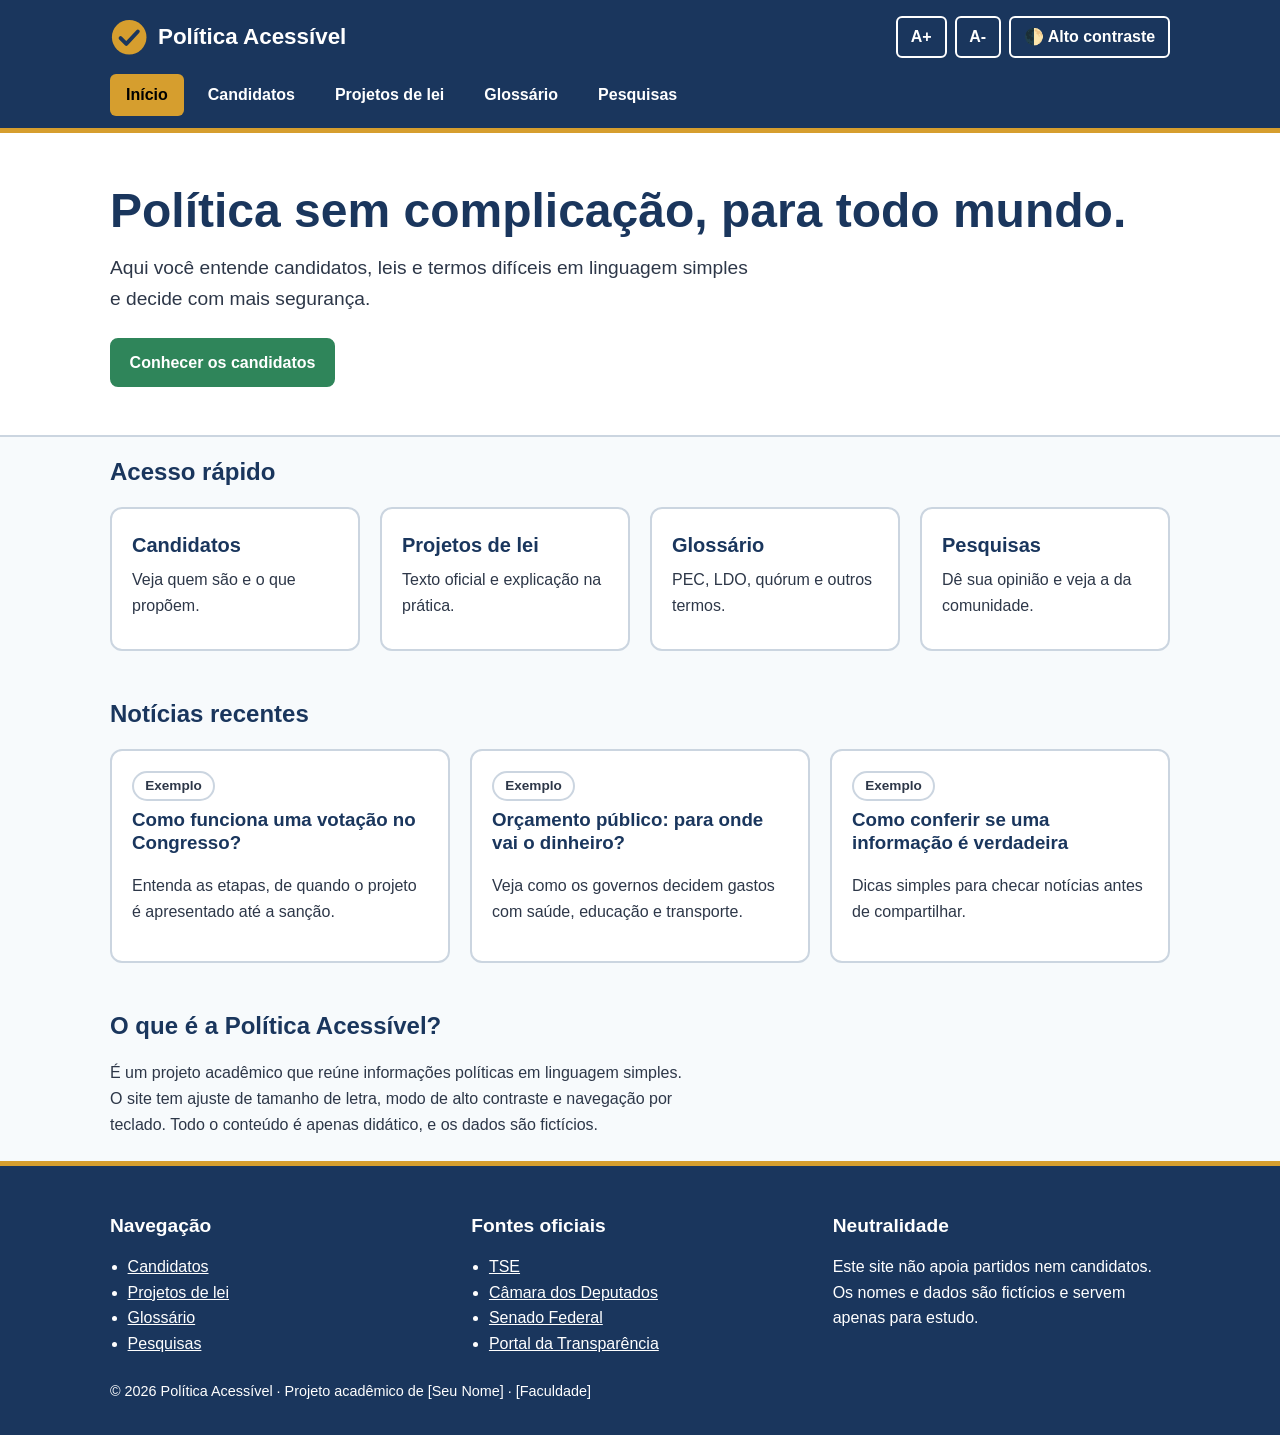
==== html/index.html @ 6edd08f7 "estrutura geral" ====
<!DOCTYPE html>
<html lang="pt-BR">

<head>
    <meta charset="UTF-8">
    <meta name="viewport" content="width=device-width, initial-scale=1">
    <title>Início – Política Acessível</title>
    <meta name="description" content="Política brasileira explicada com linguagem simples e acessibilidade.">
    <link rel="stylesheet" href="../css/style.css">
</head>

<body>
    <a class="pular" href="#conteudo">Ir para o conteúdo</a>

    <!-- ===== CABEÇALHO (igual em todas as páginas) ===== -->
    <header class="cabecalho">
        <div class="container cabecalho-topo">
            <a class="logo" href="../index.html">
                <!-- Ícone SVG simples: círculo com um "visto". aria-hidden = leitor de tela ignora -->
                <svg viewBox="0 0 40 40" aria-hidden="true">
                    <circle cx="20" cy="20" r="18" fill="#D69E2E" />
                    <path d="M11 21l6 6 12-13" fill="none" stroke="#1A365D" stroke-width="4" stroke-linecap="round"
                        stroke-linejoin="round" />
                </svg>
                <span>Política Acessível</span>
            </a>
            <!-- Widget de acessibilidade (controlado pelo script.js) -->
            <div class="acessibilidade" role="group" aria-label="Ferramentas de acessibilidade">
                <button type="button" id="aumentar-fonte" aria-label="Aumentar tamanho do texto">A+</button>
                <button type="button" id="diminuir-fonte" aria-label="Diminuir tamanho do texto">A-</button>
                <button type="button" id="alto-contraste" aria-pressed="false">🌓 Alto contraste</button>
            </div>
        </div>
        <nav class="menu" aria-label="Menu principal">
            <ul>
                <!-- aria-current="page" marca a página onde a pessoa está -->
                <li><a href="index.html" aria-current="page">Início</a></li>
                <li><a href="candidatos.html">Candidatos</a></li>
                <li><a href="projetos-de-lei.html">Projetos de lei</a></li>
                <li><a href="glossario.html">Glossário</a></li>
                <li><a href="pesquisas.html">Pesquisas</a></li>
            </ul>
        </nav>
    </header>

    <!-- ===== HERO ===== -->
    <section class="hero">
        <div class="container">
            <h1>Política sem complicação, para todo mundo.</h1>
            <p>Aqui você entende candidatos, leis e termos difíceis em linguagem simples e decide com mais segurança.
            </p>
            <a class="botao" href="candidatos.html">Conhecer os candidatos</a>
        </div>
    </section>

    <main id="conteudo" class="container">

        <!-- ===== ACESSO RÁPIDO: 4 cards-link ===== -->
        <section aria-labelledby="t-acesso">
            <h2 id="t-acesso">Acesso rápido</h2>
            <div class="grade">
                <a class="card card-acesso" href="candidatos.html">
                    <strong>Candidatos</strong> Veja quem são e o que propõem.
                </a>
                <a class="card card-acesso" href="projetos-de-lei.html">
                    <strong>Projetos de lei</strong> Texto oficial e explicação na prática.
                </a>
                <a class="card card-acesso" href="glossario.html">
                    <strong>Glossário</strong> PEC, LDO, quórum e outros termos.
                </a>
                <a class="card card-acesso" href="pesquisas.html">
                    <strong>Pesquisas</strong> Dê sua opinião e veja a da comunidade.
                </a>
            </div>
        </section>

        <!-- ===== NOTÍCIAS (exemplos fictícios) ===== -->
        <section class="secao" aria-labelledby="t-noticias">
            <h2 id="t-noticias">Notícias recentes</h2>
            <div class="grade">
                <article class="card">
                    <span class="tag">Exemplo</span>
                    <h3>Como funciona uma votação no Congresso?</h3>
                    <p>Entenda as etapas, de quando o projeto é apresentado até a sanção.</p>
                </article>
                <article class="card">
                    <span class="tag">Exemplo</span>
                    <h3>Orçamento público: para onde vai o dinheiro?</h3>
                    <p>Veja como os governos decidem gastos com saúde, educação e transporte.</p>
                </article>
                <article class="card">
                    <span class="tag">Exemplo</span>
                    <h3>Como conferir se uma informação é verdadeira</h3>
                    <p>Dicas simples para checar notícias antes de compartilhar.</p>
                </article>
            </div>
        </section>

        <!-- ===== RESUMO DA PLATAFORMA ===== -->
        <section class="secao" aria-labelledby="t-resumo">
            <h2 id="t-resumo">O que é a Política Acessível?</h2>
            <p class="intro">
                É um projeto acadêmico que reúne informações políticas em linguagem simples.
                O site tem ajuste de tamanho de letra, modo de alto contraste e navegação por teclado.
                Todo o conteúdo é apenas didático, e os dados são fictícios.
            </p>
        </section>
    </main>

    <!-- ===== RODAPÉ (igual em todas as páginas) ===== -->
    <footer class="rodape">
        <div class="container">
            <div class="rodape-grade">
                <div>
                    <h2>Navegação</h2>
                    <ul>
                        <li><a href="candidatos.html">Candidatos</a></li>
                        <li><a href="projetos-de-lei.html">Projetos de lei</a></li>
                        <li><a href="glossario.html">Glossário</a></li>
                        <li><a href="pesquisas.html">Pesquisas</a></li>
                    </ul>
                </div>
                <div>
                    <h2>Fontes oficiais</h2>
                    <ul>
                        <li><a href="https://www.tse.jus.br" target="_blank" rel="noopener">TSE</a></li>
                        <li><a href="https://www.camara.leg.br" target="_blank" rel="noopener">Câmara dos Deputados</a>
                        </li>
                        <li><a href="https://www.senado.leg.br" target="_blank" rel="noopener">Senado Federal</a></li>
                        <li><a href="https://portaldatransparencia.gov.br" target="_blank" rel="noopener">Portal da
                                Transparência</a></li>
                    </ul>
                </div>
                <div>
                    <h2>Neutralidade</h2>
                    <p>Este site não apoia partidos nem candidatos. Os nomes e dados são fictícios e servem apenas para
                        estudo.</p>
                </div>
            </div>
            <p class="direitos">© 2026 Política Acessível · Projeto acadêmico de [Seu Nome] · [Faculdade]</p>
        </div>
    </footer>

    <script src="script.js"></script>
</body>

</html>
---- css/style.css ----
/* =========================================================
   1. VARIÁVEIS (design system)
   Use var(--nome) em qualquer lugar. Mudou aqui, mudou no site todo.
   ========================================================= */
:root {
  --cor-primaria: #1A365D;    /* azul institucional */
  --cor-secundaria: #2F855A;  /* verde cívico */
  --cor-destaque: #D69E2E;    /* amarelo suave */
  --cor-fundo: #F7FAFC;
  --cor-texto: #2D3748;
  --fonte-principal: 'Inter', 'Roboto', sans-serif;

  /* Variáveis extras, para o alto contraste conseguir trocar as cores */
  --cor-card: #FFFFFF;
  --cor-borda: #CBD5E0;
  --cor-titulo: #1A365D;
  --cor-link: #1A365D;
  --cor-barra-topo: #1A365D;  /* fundo do cabeçalho e do rodapé */
  --cor-sobre-barra: #FFFFFF; /* texto sobre o cabeçalho/rodapé */
  --cor-botao: #2F855A;       /* fundo dos botões principais */
  --cor-sobre-botao: #FFFFFF; /* texto dos botões principais */
}

/* =========================================================
   2. ALTO CONTRASTE
   Quando o JS coloca a classe "alto-contraste" no <body>,
   as variáveis abaixo substituem as de cima.
   ========================================================= */
.alto-contraste {
  --cor-fundo: #000000;
  --cor-texto: #FFFFFF;
  --cor-card: #000000;
  --cor-borda: #FFFFFF;
  --cor-titulo: #FFEB3B;
  --cor-link: #FFEB3B;
  --cor-barra-topo: #000000;
  --cor-sobre-barra: #FFFFFF;
  --cor-botao: #FFEB3B;
  --cor-sobre-botao: #000000;
  --cor-destaque: #FFEB3B;
}

/* =========================================================
   3. RESET E BASE
   rem = relativo ao tamanho da fonte do <html>.
   Por isso os botões A+ e A- conseguem aumentar o site todo.
   ========================================================= */
* { box-sizing: border-box; }

body {
  margin: 0;
  font-family: var(--fonte-principal);
  font-size: 1rem;
  line-height: 1.6;
  color: var(--cor-texto);
  background: var(--cor-fundo);
}

h1, h2, h3 { color: var(--cor-titulo); line-height: 1.25; }
a { color: var(--cor-link); }
img, svg { max-width: 100%; }

/* Centraliza e limita a largura do conteúdo */
.container { max-width: 1100px; margin: 0 auto; padding: 0 1.25rem; }
main { padding: 2rem 0 3rem; }

/* =========================================================
   4. ACESSIBILIDADE
   ========================================================= */
/* Foco visível para quem usa o teclado (tecla Tab) */
:focus-visible { outline: 3px solid var(--cor-destaque); outline-offset: 3px; }

/* "Ir para o conteúdo": escondido até receber foco */
.pular {
  position: absolute; left: 1rem; top: -4rem; z-index: 10;
  background: #FFFFFF; color: #000000; padding: 0.6rem 1rem; border-radius: 6px;
}
.pular:focus { top: 1rem; }

/* Texto só para leitores de tela */
.so-leitor {
  position: absolute; width: 1px; height: 1px; overflow: hidden;
  clip: rect(0 0 0 0); white-space: nowrap;
}

/* Respeita quem prefere menos animação */
@media (prefers-reduced-motion: reduce) {
  * { transition: none !important; }
}

/* =========================================================
   5. CABEÇALHO, MENU E WIDGET DE ACESSIBILIDADE
   ========================================================= */
.cabecalho {
  background: var(--cor-barra-topo);
  color: var(--cor-sobre-barra);
  border-bottom: 5px solid var(--cor-destaque);
}
.cabecalho-topo {
  display: flex; flex-wrap: wrap;             /* quebra linha no celular */
  justify-content: space-between; align-items: center;
  gap: 1rem; padding-top: 1rem; padding-bottom: 1rem;
}
.logo {
  display: flex; align-items: center; gap: 0.6rem;
  color: var(--cor-sobre-barra); text-decoration: none;
  font-size: 1.4rem; font-weight: 700;
}
.logo svg { width: 2.4rem; height: 2.4rem; }

.acessibilidade { display: flex; gap: 0.5rem; }
.acessibilidade button {
  font: inherit; font-weight: 600; cursor: pointer;
  padding: 0.4rem 0.8rem; border-radius: 6px;
  border: 2px solid var(--cor-sobre-barra);
  background: transparent; color: var(--cor-sobre-barra);
}
.acessibilidade button:hover,
.acessibilidade button[aria-pressed="true"] {
  background: var(--cor-sobre-barra); color: var(--cor-barra-topo);
}

.menu ul {
  list-style: none; margin: 0; padding: 0 1.25rem 0.75rem;
  max-width: 1100px; margin-inline: auto;
  display: flex; flex-wrap: wrap; gap: 0.5rem;
}
.menu a {
  display: block; padding: 0.5rem 1rem; border-radius: 6px;
  color: var(--cor-sobre-barra); text-decoration: none; font-weight: 600;
}
.menu a:hover { background: rgba(255, 255, 255, 0.18); }
/* Página atual (marcada com aria-current="page" no HTML) */
.menu a[aria-current="page"] { background: var(--cor-destaque); color: #000000; }

/* =========================================================
   6. COMPONENTES REUTILIZÁVEIS
   ========================================================= */
/* GRID: colunas automáticas, mínimo de 250px cada */
.grade { display: grid; grid-template-columns: repeat(auto-fit, minmax(250px, 1fr)); gap: 1.25rem; }

.card {
  background: var(--cor-card); border: 2px solid var(--cor-borda);
  border-radius: 12px; padding: 1.25rem;
}
.card h3 { margin-top: 0; }

.botao {
  font: inherit; font-weight: 600; cursor: pointer; text-decoration: none;
  display: inline-block; padding: 0.6rem 1.1rem; border-radius: 8px;
  border: 2px solid var(--cor-botao);
  background: var(--cor-botao); color: var(--cor-sobre-botao);
}
.botao:hover { opacity: 0.88; }
/* Botão "ativo" (ex.: Apoio já escolhido) */
.botao[aria-pressed="true"] { outline: 3px solid var(--cor-destaque); outline-offset: 2px; }
.botao-claro { background: transparent; color: var(--cor-link); border-color: var(--cor-link); }

.tag {
  display: inline-block; padding: 0.15rem 0.7rem; margin: 0 0.3rem 0.4rem 0;
  border-radius: 999px; font-size: 0.85rem; font-weight: 600;
  border: 2px solid var(--cor-borda);
}

.intro { max-width: 65ch; margin-bottom: 1.5rem; }

/* =========================================================
   7. PÁGINA INICIAL
   ========================================================= */
.hero { background: var(--cor-card); border-bottom: 2px solid var(--cor-borda); padding: 3rem 0; }
.hero h1 { font-size: clamp(1.8rem, 5vw, 3rem); margin: 0 0 0.75rem; }
.hero p { max-width: 60ch; font-size: 1.2rem; margin: 0 0 1.5rem; }

/* Card inteiro clicável (é um link <a>) */
.card-acesso { display: block; text-decoration: none; color: var(--cor-texto); min-height: 9rem; }
.card-acesso:hover { border-color: var(--cor-destaque); }
.card-acesso strong { display: block; font-size: 1.25rem; color: var(--cor-titulo); margin-bottom: 0.4rem; }
.secao { margin-top: 3rem; }

/* =========================================================
   8. CANDIDATOS
   ========================================================= */
.filtros { display: flex; flex-wrap: wrap; gap: 1rem; margin-bottom: 1.5rem; }
.filtros label { display: block; font-weight: 600; margin-bottom: 0.25rem; }
select, input[type="search"] {
  font: inherit; padding: 0.5rem; border: 2px solid var(--cor-borda);
  border-radius: 8px; background: var(--cor-card); color: var(--cor-texto);
}
input[type="search"] { width: 100%; max-width: 28rem; }

.foto {
  width: 4.5rem; height: 4.5rem; border-radius: 50%; margin-bottom: 0.75rem;
  display: flex; align-items: center; justify-content: center;
  background: var(--cor-primaria); color: #FFFFFF; font-weight: 700; font-size: 1.3rem;
}
.alto-contraste .foto { background: #FFFFFF; color: #000000; }

.acordeao-botao {
  width: 100%; text-align: left; font: inherit; font-weight: 600; cursor: pointer;
  padding: 0.6rem 0.8rem; margin-top: 0.5rem; border-radius: 8px;
  border: 2px solid var(--cor-borda); background: transparent; color: var(--cor-texto);
}
.acordeao-botao[aria-expanded="true"] { border-color: var(--cor-destaque); }
.acordeao-painel { padding: 0.5rem 0.5rem 0 1rem; }

/* =========================================================
   9. PROJETOS DE LEI (abas)
   ========================================================= */
.abas { display: flex; gap: 0.5rem; margin: 1rem 0; }
.aba-btn {
  font: inherit; font-weight: 600; cursor: pointer; padding: 0.5rem 1rem;
  border-radius: 8px; border: 2px solid var(--cor-borda);
  background: transparent; color: var(--cor-texto);
}
.aba-btn[aria-selected="true"] { background: var(--cor-botao); color: var(--cor-sobre-botao); border-color: var(--cor-botao); }
.aba-painel { padding: 1rem; border-left: 5px solid var(--cor-destaque); margin-bottom: 1rem; }
.botoes-voto { display: flex; flex-wrap: wrap; gap: 0.75rem; align-items: center; }

/* =========================================================
   10. GLOSSÁRIO
   ========================================================= */
.termo { padding: 1rem 0; border-bottom: 1px solid var(--cor-borda); }
.termo dt { font-weight: 700; font-size: 1.15rem; color: var(--cor-titulo); }
.termo dd { margin: 0.25rem 0 0; max-width: 70ch; }

/* =========================================================
   11. PESQUISAS (formulário e barras)
   ========================================================= */
fieldset { border: none; padding: 0; margin: 0 0 1rem; }
legend { font-weight: 700; font-size: 1.15rem; margin-bottom: 0.5rem; }
.opcao { display: flex; align-items: center; gap: 0.6rem; padding: 0.4rem 0; }
.opcao input { width: 1.3rem; height: 1.3rem; accent-color: var(--cor-botao); }
.msg-erro { color: #C53030; font-weight: 600; min-height: 1.5rem; }
.alto-contraste .msg-erro { color: #FF8A80; }

.linha-voto { display: grid; grid-template-columns: 7rem 1fr 3rem; gap: 0.5rem; align-items: center; margin: 0.5rem 0; }
.barra { height: 1.1rem; background: var(--cor-borda); border-radius: 999px; overflow: hidden; }
.alto-contraste .barra { background: #333333; }
.barra-cheia { height: 100%; width: 0; background: var(--cor-botao); transition: width 0.5s; }

/* =========================================================
   12. RODAPÉ
   ========================================================= */
.rodape { background: var(--cor-barra-topo); color: var(--cor-sobre-barra); padding: 2rem 0; border-top: 5px solid var(--cor-destaque); }
.rodape a { color: var(--cor-sobre-barra); }
.rodape h2 { color: var(--cor-sobre-barra); font-size: 1.2rem; }
.rodape-grade { display: grid; grid-template-columns: repeat(auto-fit, minmax(240px, 1fr)); gap: 1.5rem; }
.rodape ul { padding-left: 1.1rem; margin: 0; }
.direitos { margin: 1.5rem 0 0; font-size: 0.9rem; }

/* Celulares pequenos: barras de votação mais compactas */
@media (max-width: 480px) {
  .linha-voto { grid-template-columns: 5rem 1fr 2.8rem; }
}
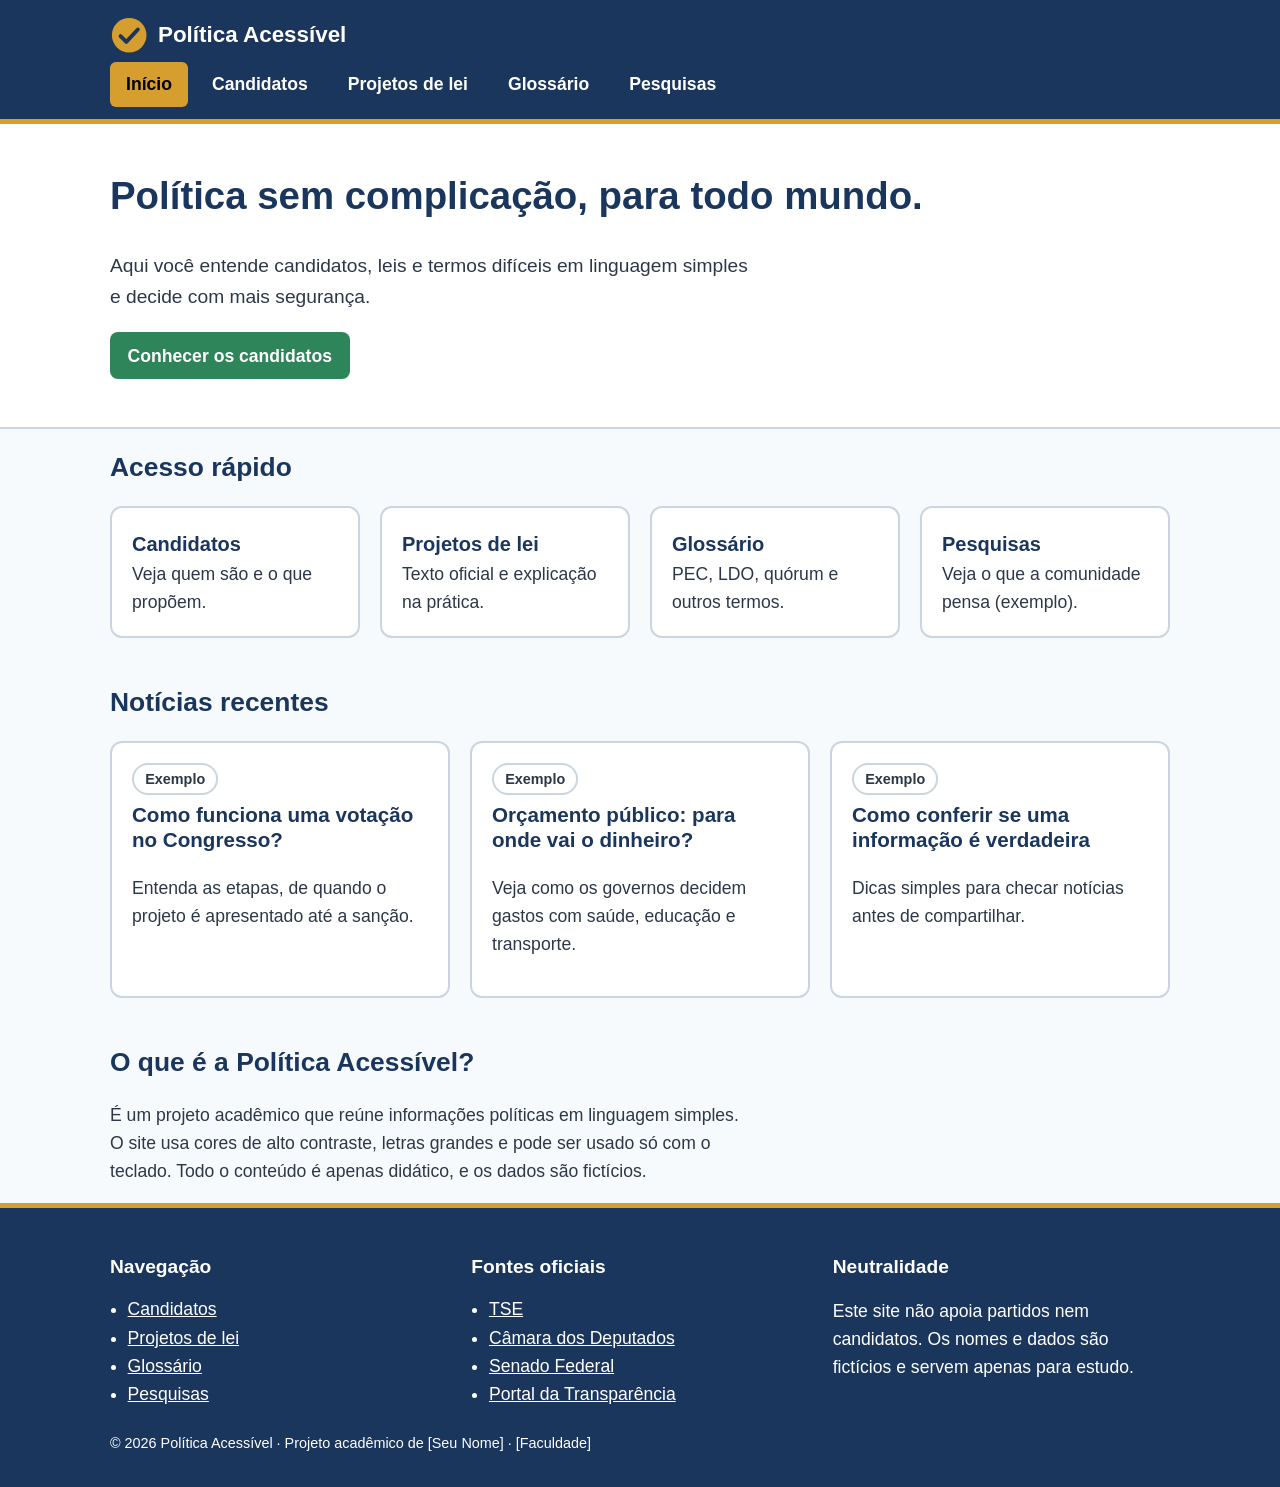
==== commit d6e38b7e: "ajuste css" ====
--- a/html/index.html
+++ b/html/index.html
@@ -15,7 +15,7 @@
     <!-- ===== CABEÇALHO (igual em todas as páginas) ===== -->
     <header class="cabecalho">
         <div class="container cabecalho-topo">
-            <a class="logo" href="../index.html">
+            <a class="logo" href="index.html">
                 <!-- Ícone SVG simples: círculo com um "visto". aria-hidden = leitor de tela ignora -->
                 <svg viewBox="0 0 40 40" aria-hidden="true">
                     <circle cx="20" cy="20" r="18" fill="#D69E2E" />
@@ -24,12 +24,7 @@
                 </svg>
                 <span>Política Acessível</span>
             </a>
-            <!-- Widget de acessibilidade (controlado pelo script.js) -->
-            <div class="acessibilidade" role="group" aria-label="Ferramentas de acessibilidade">
-                <button type="button" id="aumentar-fonte" aria-label="Aumentar tamanho do texto">A+</button>
-                <button type="button" id="diminuir-fonte" aria-label="Diminuir tamanho do texto">A-</button>
-                <button type="button" id="alto-contraste" aria-pressed="false">🌓 Alto contraste</button>
-            </div>
+
         </div>
         <nav class="menu" aria-label="Menu principal">
             <ul>
@@ -69,7 +64,7 @@
                     <strong>Glossário</strong> PEC, LDO, quórum e outros termos.
                 </a>
                 <a class="card card-acesso" href="pesquisas.html">
-                    <strong>Pesquisas</strong> Dê sua opinião e veja a da comunidade.
+                    <strong>Pesquisas</strong> Veja o que a comunidade pensa (exemplo).
                 </a>
             </div>
         </section>
@@ -101,7 +96,7 @@
             <h2 id="t-resumo">O que é a Política Acessível?</h2>
             <p class="intro">
                 É um projeto acadêmico que reúne informações políticas em linguagem simples.
-                O site tem ajuste de tamanho de letra, modo de alto contraste e navegação por teclado.
+                O site usa cores de alto contraste, letras grandes e pode ser usado só com o teclado.
                 Todo o conteúdo é apenas didático, e os dados são fictícios.
             </p>
         </section>
@@ -141,7 +136,6 @@
         </div>
     </footer>
 
-    <script src="script.js"></script>
 </body>
 
 </html>
--- a/css/style.css
+++ b/css/style.css
@@ -1,254 +1,373 @@
 /* =========================================================
-   1. VARIÁVEIS (design system)
-   Use var(--nome) em qualquer lugar. Mudou aqui, mudou no site todo.
+   1. VARIÁVEIS DE COR
+   Guardamos as cores com um nome. Para mudar uma cor do site
+   todo, basta mudar aqui. Para usar: var(--azul)
    ========================================================= */
 :root {
-  --cor-primaria: #1A365D;    /* azul institucional */
-  --cor-secundaria: #2F855A;  /* verde cívico */
-  --cor-destaque: #D69E2E;    /* amarelo suave */
-  --cor-fundo: #F7FAFC;
-  --cor-texto: #2D3748;
-  --fonte-principal: 'Inter', 'Roboto', sans-serif;
-
-  /* Variáveis extras, para o alto contraste conseguir trocar as cores */
-  --cor-card: #FFFFFF;
-  --cor-borda: #CBD5E0;
-  --cor-titulo: #1A365D;
-  --cor-link: #1A365D;
-  --cor-barra-topo: #1A365D;  /* fundo do cabeçalho e do rodapé */
-  --cor-sobre-barra: #FFFFFF; /* texto sobre o cabeçalho/rodapé */
-  --cor-botao: #2F855A;       /* fundo dos botões principais */
-  --cor-sobre-botao: #FFFFFF; /* texto dos botões principais */
-}
-
-/* =========================================================
-   2. ALTO CONTRASTE
-   Quando o JS coloca a classe "alto-contraste" no <body>,
-   as variáveis abaixo substituem as de cima.
-   ========================================================= */
-.alto-contraste {
-  --cor-fundo: #000000;
-  --cor-texto: #FFFFFF;
-  --cor-card: #000000;
-  --cor-borda: #FFFFFF;
-  --cor-titulo: #FFEB3B;
-  --cor-link: #FFEB3B;
-  --cor-barra-topo: #000000;
-  --cor-sobre-barra: #FFFFFF;
-  --cor-botao: #FFEB3B;
-  --cor-sobre-botao: #000000;
-  --cor-destaque: #FFEB3B;
-}
-
-/* =========================================================
-   3. RESET E BASE
-   rem = relativo ao tamanho da fonte do <html>.
-   Por isso os botões A+ e A- conseguem aumentar o site todo.
-   ========================================================= */
-* { box-sizing: border-box; }
+  --azul: #1A365D;
+  --verde: #2F855A;
+  --amarelo: #D69E2E;
+  --fundo: #F7FAFC;
+  --texto: #2D3748;
+  --branco: #FFFFFF;
+  --borda: #CBD5E0;
+}
+
+/* =========================================================
+   2. BASE (vale para a página toda)
+   ========================================================= */
+/* box-sizing: o padding e a borda entram na largura da caixa */
+* {
+  box-sizing: border-box;
+}
 
 body {
   margin: 0;
-  font-family: var(--fonte-principal);
-  font-size: 1rem;
+  /* tira a margem padrão do navegador */
+  font-family: Inter, Roboto, sans-serif;
+  /* fonte legível */
+  font-size: 1.1rem;
+  /* letra um pouco grande */
   line-height: 1.6;
-  color: var(--cor-texto);
-  background: var(--cor-fundo);
-}
-
-h1, h2, h3 { color: var(--cor-titulo); line-height: 1.25; }
-a { color: var(--cor-link); }
-img, svg { max-width: 100%; }
-
-/* Centraliza e limita a largura do conteúdo */
-.container { max-width: 1100px; margin: 0 auto; padding: 0 1.25rem; }
-main { padding: 2rem 0 3rem; }
-
-/* =========================================================
-   4. ACESSIBILIDADE
-   ========================================================= */
-/* Foco visível para quem usa o teclado (tecla Tab) */
-:focus-visible { outline: 3px solid var(--cor-destaque); outline-offset: 3px; }
-
-/* "Ir para o conteúdo": escondido até receber foco */
+  /* espaço entre as linhas */
+  color: var(--texto);
+  background: var(--fundo);
+}
+
+h1,
+h2,
+h3 {
+  color: var(--azul);
+  line-height: 1.25;
+}
+
+a {
+  color: var(--azul);
+}
+
+/* .container centraliza o conteúdo e limita a largura */
+.container {
+  max-width: 1100px;
+  margin: 0 auto;
+  /* "auto" nas laterais = centralizado */
+  padding: 0 1.25rem;
+}
+
+main {
+  padding: 2rem 0 3rem;
+}
+
+/* =========================================================
+   3. ACESSIBILIDADE
+   ========================================================= */
+/* Contorno amarelo em quem recebe foco do teclado (tecla Tab) */
+:focus-visible {
+  outline: 3px solid var(--amarelo);
+  outline-offset: 3px;
+}
+
+/* Link "Ir para o conteúdo": fica fora da tela até receber foco */
 .pular {
-  position: absolute; left: 1rem; top: -4rem; z-index: 10;
-  background: #FFFFFF; color: #000000; padding: 0.6rem 1rem; border-radius: 6px;
-}
-.pular:focus { top: 1rem; }
-
-/* Texto só para leitores de tela */
-.so-leitor {
-  position: absolute; width: 1px; height: 1px; overflow: hidden;
-  clip: rect(0 0 0 0); white-space: nowrap;
-}
-
-/* Respeita quem prefere menos animação */
-@media (prefers-reduced-motion: reduce) {
-  * { transition: none !important; }
-}
-
-/* =========================================================
-   5. CABEÇALHO, MENU E WIDGET DE ACESSIBILIDADE
+  position: absolute;
+  left: 1rem;
+  top: -4rem;
+  background: var(--branco);
+  color: #000;
+  padding: 0.6rem 1rem;
+}
+
+.pular:focus {
+  top: 1rem;
+}
+
+/* =========================================================
+   4. CABEÇALHO E MENU
    ========================================================= */
 .cabecalho {
-  background: var(--cor-barra-topo);
-  color: var(--cor-sobre-barra);
-  border-bottom: 5px solid var(--cor-destaque);
-}
+  background: var(--azul);
+  border-bottom: 5px solid var(--amarelo);
+}
+
 .cabecalho-topo {
-  display: flex; flex-wrap: wrap;             /* quebra linha no celular */
-  justify-content: space-between; align-items: center;
-  gap: 1rem; padding-top: 1rem; padding-bottom: 1rem;
-}
+  padding-top: 1rem;
+  padding-bottom: 0.5rem;
+}
+
 .logo {
-  display: flex; align-items: center; gap: 0.6rem;
-  color: var(--cor-sobre-barra); text-decoration: none;
-  font-size: 1.4rem; font-weight: 700;
-}
-.logo svg { width: 2.4rem; height: 2.4rem; }
-
-.acessibilidade { display: flex; gap: 0.5rem; }
-.acessibilidade button {
-  font: inherit; font-weight: 600; cursor: pointer;
-  padding: 0.4rem 0.8rem; border-radius: 6px;
-  border: 2px solid var(--cor-sobre-barra);
-  background: transparent; color: var(--cor-sobre-barra);
-}
-.acessibilidade button:hover,
-.acessibilidade button[aria-pressed="true"] {
-  background: var(--cor-sobre-barra); color: var(--cor-barra-topo);
+  display: flex;
+  /* coloca ícone e texto lado a lado */
+  align-items: center;
+  gap: 0.6rem;
+  color: var(--branco);
+  text-decoration: none;
+  /* tira o sublinhado */
+  font-size: 1.4rem;
+  font-weight: 700;
+}
+
+.logo svg {
+  width: 2.4rem;
+  height: 2.4rem;
 }
 
 .menu ul {
-  list-style: none; margin: 0; padding: 0 1.25rem 0.75rem;
-  max-width: 1100px; margin-inline: auto;
-  display: flex; flex-wrap: wrap; gap: 0.5rem;
-}
+  display: flex;
+  flex-wrap: wrap;
+  /* no celular, o menu quebra de linha */
+  gap: 0.5rem;
+  list-style: none;
+  /* tira as bolinhas da lista */
+  margin: 0 auto;
+  padding: 0 1.25rem 0.75rem;
+  max-width: 1100px;
+}
+
 .menu a {
-  display: block; padding: 0.5rem 1rem; border-radius: 6px;
-  color: var(--cor-sobre-barra); text-decoration: none; font-weight: 600;
-}
-.menu a:hover { background: rgba(255, 255, 255, 0.18); }
-/* Página atual (marcada com aria-current="page" no HTML) */
-.menu a[aria-current="page"] { background: var(--cor-destaque); color: #000000; }
-
-/* =========================================================
-   6. COMPONENTES REUTILIZÁVEIS
-   ========================================================= */
-/* GRID: colunas automáticas, mínimo de 250px cada */
-.grade { display: grid; grid-template-columns: repeat(auto-fit, minmax(250px, 1fr)); gap: 1.25rem; }
+  display: block;
+  padding: 0.5rem 1rem;
+  color: var(--branco);
+  text-decoration: none;
+  font-weight: 600;
+  border-radius: 6px;
+}
+
+.menu a:hover {
+  background: rgba(255, 255, 255, 0.2);
+}
+
+/* A página atual (marcada com aria-current="page" no HTML) fica amarela */
+.menu a[aria-current="page"] {
+  background: var(--amarelo);
+  color: #000;
+}
+
+/* =========================================================
+   5. PÁGINA INICIAL
+   ========================================================= */
+.hero {
+  background: var(--branco);
+  border-bottom: 2px solid var(--borda);
+  padding: 3rem 0;
+}
+
+.hero h1 {
+  font-size: 2.4rem;
+  margin-top: 0;
+}
+
+.hero p {
+  max-width: 60ch;
+  font-size: 1.2rem;
+}
+
+.secao {
+  margin-top: 3rem;
+}
+
+.intro {
+  max-width: 65ch;
+}
+
+/* =========================================================
+   6. GRADE E CARDS (usados em todas as páginas)
+   ========================================================= */
+/* Grid: cria colunas. auto-fit + minmax = quantas colunas couberem,
+   cada uma com pelo menos 250px. No celular vira 1 coluna sozinho. */
+.grade {
+  display: grid;
+  grid-template-columns: repeat(auto-fit, minmax(250px, 1fr));
+  gap: 1.25rem;
+}
 
 .card {
-  background: var(--cor-card); border: 2px solid var(--cor-borda);
-  border-radius: 12px; padding: 1.25rem;
-}
-.card h3 { margin-top: 0; }
+  background: var(--branco);
+  border: 2px solid var(--borda);
+  border-radius: 12px;
+  /* cantos arredondados */
+  padding: 1.25rem;
+}
+
+.card h2,
+.card h3 {
+  margin-top: 0;
+}
+
+/* Cards da página inicial são links inteiros */
+.card-acesso {
+  display: block;
+  text-decoration: none;
+  color: var(--texto);
+}
+
+.card-acesso:hover {
+  border-color: var(--amarelo);
+}
+
+.card-acesso strong {
+  display: block;
+  font-size: 1.25rem;
+  color: var(--azul);
+}
+
+/* =========================================================
+   7. PEÇAS PEQUENAS: tag e botão
+   ========================================================= */
+.tag {
+  display: inline-block;
+  padding: 0.15rem 0.7rem;
+  margin: 0 0.3rem 0.4rem 0;
+  border: 2px solid var(--borda);
+  border-radius: 999px;
+  /* bem arredondado = formato de pílula */
+  font-size: 0.9rem;
+  font-weight: 600;
+}
 
 .botao {
-  font: inherit; font-weight: 600; cursor: pointer; text-decoration: none;
-  display: inline-block; padding: 0.6rem 1.1rem; border-radius: 8px;
-  border: 2px solid var(--cor-botao);
-  background: var(--cor-botao); color: var(--cor-sobre-botao);
-}
-.botao:hover { opacity: 0.88; }
-/* Botão "ativo" (ex.: Apoio já escolhido) */
-.botao[aria-pressed="true"] { outline: 3px solid var(--cor-destaque); outline-offset: 2px; }
-.botao-claro { background: transparent; color: var(--cor-link); border-color: var(--cor-link); }
-
-.tag {
-  display: inline-block; padding: 0.15rem 0.7rem; margin: 0 0.3rem 0.4rem 0;
-  border-radius: 999px; font-size: 0.85rem; font-weight: 600;
-  border: 2px solid var(--cor-borda);
-}
-
-.intro { max-width: 65ch; margin-bottom: 1.5rem; }
-
-/* =========================================================
-   7. PÁGINA INICIAL
-   ========================================================= */
-.hero { background: var(--cor-card); border-bottom: 2px solid var(--cor-borda); padding: 3rem 0; }
-.hero h1 { font-size: clamp(1.8rem, 5vw, 3rem); margin: 0 0 0.75rem; }
-.hero p { max-width: 60ch; font-size: 1.2rem; margin: 0 0 1.5rem; }
-
-/* Card inteiro clicável (é um link <a>) */
-.card-acesso { display: block; text-decoration: none; color: var(--cor-texto); min-height: 9rem; }
-.card-acesso:hover { border-color: var(--cor-destaque); }
-.card-acesso strong { display: block; font-size: 1.25rem; color: var(--cor-titulo); margin-bottom: 0.4rem; }
-.secao { margin-top: 3rem; }
+  display: inline-block;
+  padding: 0.6rem 1.1rem;
+  background: var(--verde);
+  color: var(--branco);
+  text-decoration: none;
+  font-weight: 600;
+  border-radius: 8px;
+}
+
+.botao:hover {
+  opacity: 0.85;
+}
 
 /* =========================================================
    8. CANDIDATOS
    ========================================================= */
-.filtros { display: flex; flex-wrap: wrap; gap: 1rem; margin-bottom: 1.5rem; }
-.filtros label { display: block; font-weight: 600; margin-bottom: 0.25rem; }
-select, input[type="search"] {
-  font: inherit; padding: 0.5rem; border: 2px solid var(--cor-borda);
-  border-radius: 8px; background: var(--cor-card); color: var(--cor-texto);
-}
-input[type="search"] { width: 100%; max-width: 28rem; }
-
+/* Foto: um círculo com as iniciais */
 .foto {
-  width: 4.5rem; height: 4.5rem; border-radius: 50%; margin-bottom: 0.75rem;
-  display: flex; align-items: center; justify-content: center;
-  background: var(--cor-primaria); color: #FFFFFF; font-weight: 700; font-size: 1.3rem;
-}
-.alto-contraste .foto { background: #FFFFFF; color: #000000; }
-
-.acordeao-botao {
-  width: 100%; text-align: left; font: inherit; font-weight: 600; cursor: pointer;
-  padding: 0.6rem 0.8rem; margin-top: 0.5rem; border-radius: 8px;
-  border: 2px solid var(--cor-borda); background: transparent; color: var(--cor-texto);
-}
-.acordeao-botao[aria-expanded="true"] { border-color: var(--cor-destaque); }
-.acordeao-painel { padding: 0.5rem 0.5rem 0 1rem; }
-
-/* =========================================================
-   9. PROJETOS DE LEI (abas)
-   ========================================================= */
-.abas { display: flex; gap: 0.5rem; margin: 1rem 0; }
-.aba-btn {
-  font: inherit; font-weight: 600; cursor: pointer; padding: 0.5rem 1rem;
-  border-radius: 8px; border: 2px solid var(--cor-borda);
-  background: transparent; color: var(--cor-texto);
-}
-.aba-btn[aria-selected="true"] { background: var(--cor-botao); color: var(--cor-sobre-botao); border-color: var(--cor-botao); }
-.aba-painel { padding: 1rem; border-left: 5px solid var(--cor-destaque); margin-bottom: 1rem; }
-.botoes-voto { display: flex; flex-wrap: wrap; gap: 0.75rem; align-items: center; }
+  display: flex;
+  align-items: center;
+  justify-content: center;
+  /* centraliza o texto dentro do círculo */
+  width: 4.5rem;
+  height: 4.5rem;
+  border-radius: 50%;
+  /* 50% = círculo */
+  background: var(--azul);
+  color: var(--branco);
+  font-weight: 700;
+  font-size: 1.3rem;
+  margin-bottom: 0.75rem;
+}
+
+/* Acordeão feito com <details>: o navegador abre e fecha sozinho */
+details {
+  margin-top: 0.5rem;
+}
+
+summary {
+  cursor: pointer;
+  /* mãozinha ao passar o mouse */
+  padding: 0.6rem 0.8rem;
+  border: 2px solid var(--borda);
+  border-radius: 8px;
+  font-weight: 600;
+}
+
+/* =========================================================
+   9. PROJETOS DE LEI
+   ========================================================= */
+.bloco {
+  padding: 0.5rem 1rem;
+  border-left: 5px solid var(--amarelo);
+}
 
 /* =========================================================
    10. GLOSSÁRIO
    ========================================================= */
-.termo { padding: 1rem 0; border-bottom: 1px solid var(--cor-borda); }
-.termo dt { font-weight: 700; font-size: 1.15rem; color: var(--cor-titulo); }
-.termo dd { margin: 0.25rem 0 0; max-width: 70ch; }
-
-/* =========================================================
-   11. PESQUISAS (formulário e barras)
-   ========================================================= */
-fieldset { border: none; padding: 0; margin: 0 0 1rem; }
-legend { font-weight: 700; font-size: 1.15rem; margin-bottom: 0.5rem; }
-.opcao { display: flex; align-items: center; gap: 0.6rem; padding: 0.4rem 0; }
-.opcao input { width: 1.3rem; height: 1.3rem; accent-color: var(--cor-botao); }
-.msg-erro { color: #C53030; font-weight: 600; min-height: 1.5rem; }
-.alto-contraste .msg-erro { color: #FF8A80; }
-
-.linha-voto { display: grid; grid-template-columns: 7rem 1fr 3rem; gap: 0.5rem; align-items: center; margin: 0.5rem 0; }
-.barra { height: 1.1rem; background: var(--cor-borda); border-radius: 999px; overflow: hidden; }
-.alto-contraste .barra { background: #333333; }
-.barra-cheia { height: 100%; width: 0; background: var(--cor-botao); transition: width 0.5s; }
+.termo {
+  padding: 1rem 0;
+  border-bottom: 1px solid var(--borda);
+}
+
+.termo dt {
+  font-weight: 700;
+  font-size: 1.15rem;
+  color: var(--azul);
+}
+
+.termo dd {
+  margin: 0.25rem 0 0;
+  max-width: 70ch;
+}
+
+/* =========================================================
+   11. PESQUISAS (barras)
+   ========================================================= */
+/* Cada linha tem 3 colunas: nome | barra | porcentagem */
+.linha-voto {
+  display: grid;
+  grid-template-columns: 7rem 1fr 3rem;
+  gap: 0.5rem;
+  align-items: center;
+  margin: 0.5rem 0;
+}
+
+.barra {
+  height: 1.1rem;
+  background: var(--borda);
+  border-radius: 999px;
+  overflow: hidden;
+}
+
+/* A largura da parte verde vem do HTML (style="width: 39%") */
+.barra-cheia {
+  height: 100%;
+  background: var(--verde);
+}
 
 /* =========================================================
    12. RODAPÉ
    ========================================================= */
-.rodape { background: var(--cor-barra-topo); color: var(--cor-sobre-barra); padding: 2rem 0; border-top: 5px solid var(--cor-destaque); }
-.rodape a { color: var(--cor-sobre-barra); }
-.rodape h2 { color: var(--cor-sobre-barra); font-size: 1.2rem; }
-.rodape-grade { display: grid; grid-template-columns: repeat(auto-fit, minmax(240px, 1fr)); gap: 1.5rem; }
-.rodape ul { padding-left: 1.1rem; margin: 0; }
-.direitos { margin: 1.5rem 0 0; font-size: 0.9rem; }
-
-/* Celulares pequenos: barras de votação mais compactas */
+.rodape {
+  background: var(--azul);
+  color: var(--branco);
+  padding: 2rem 0;
+  border-top: 5px solid var(--amarelo);
+}
+
+.rodape a {
+  color: var(--branco);
+}
+
+.rodape h2 {
+  color: var(--branco);
+  font-size: 1.2rem;
+}
+
+.rodape-grade {
+  display: grid;
+  grid-template-columns: repeat(auto-fit, minmax(240px, 1fr));
+  gap: 1.5rem;
+}
+
+.rodape ul {
+  padding-left: 1.1rem;
+  margin: 0;
+}
+
+.direitos {
+  margin: 1.5rem 0 0;
+  font-size: 0.9rem;
+}
+
+/* =========================================================
+   13. CELULAR PEQUENO
+   @media aplica as regras só quando a tela tem até 480px
+   ========================================================= */
 @media (max-width: 480px) {
-  .linha-voto { grid-template-columns: 5rem 1fr 2.8rem; }
+  .hero h1 {
+    font-size: 1.8rem;
+  }
+
+  .linha-voto {
+    grid-template-columns: 5rem 1fr 2.8rem;
+  }
 }
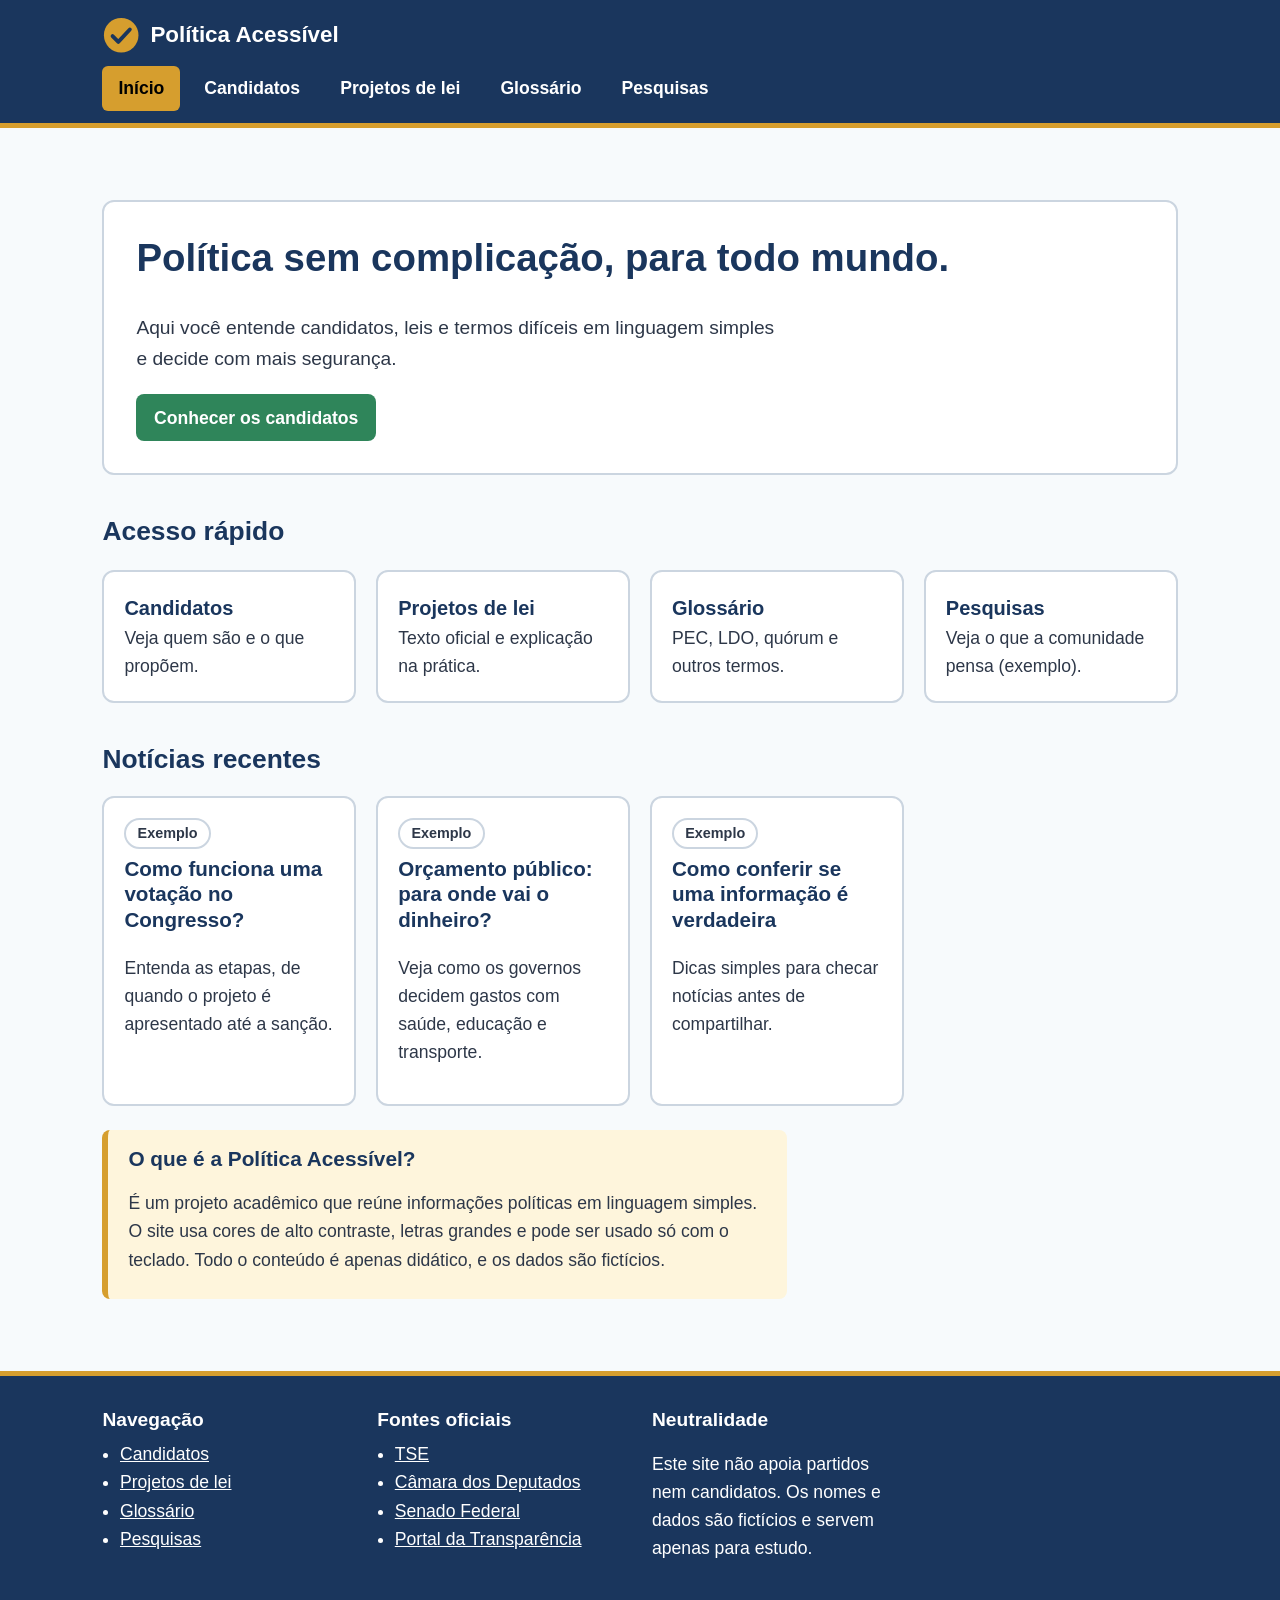
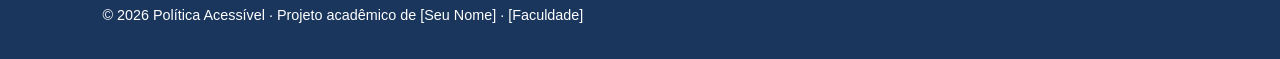
==== commit 89c02a03: "ajuste geral e readme" ====
--- a/html/index.html
+++ b/html/index.html
@@ -10,25 +10,19 @@
 </head>
 
 <body>
-    <a class="pular" href="#conteudo">Ir para o conteúdo</a>
+    <a id="pular" href="#conteudo">Ir para o conteúdo</a>
 
-    <!-- ===== CABEÇALHO (igual em todas as páginas) ===== -->
-    <header class="cabecalho">
-        <div class="container cabecalho-topo">
-            <a class="logo" href="index.html">
-                <!-- Ícone SVG simples: círculo com um "visto". aria-hidden = leitor de tela ignora -->
-                <svg viewBox="0 0 40 40" aria-hidden="true">
-                    <circle cx="20" cy="20" r="18" fill="#D69E2E" />
-                    <path d="M11 21l6 6 12-13" fill="none" stroke="#1A365D" stroke-width="4" stroke-linecap="round"
-                        stroke-linejoin="round" />
-                </svg>
-                <span>Política Acessível</span>
-            </a>
-
-        </div>
-        <nav class="menu" aria-label="Menu principal">
+    <header>
+        <a href="index.html">
+            <svg viewBox="0 0 40 40" aria-hidden="true">
+                <circle cx="20" cy="20" r="18" fill="#D69E2E" />
+                <path d="M11 21l6 6 12-13" fill="none" stroke="#1A365D" stroke-width="4" stroke-linecap="round"
+                    stroke-linejoin="round" />
+            </svg>
+            <span>Política Acessível</span>
+        </a>
+        <nav aria-label="Menu principal">
             <ul>
-                <!-- aria-current="page" marca a página onde a pessoa está -->
                 <li><a href="index.html" aria-current="page">Início</a></li>
                 <li><a href="candidatos.html">Candidatos</a></li>
                 <li><a href="projetos-de-lei.html">Projetos de lei</a></li>
@@ -38,104 +32,76 @@
         </nav>
     </header>
 
-    <!-- ===== HERO ===== -->
-    <section class="hero">
-        <div class="container">
+    <main id="conteudo">
+        <section id="destaque">
             <h1>Política sem complicação, para todo mundo.</h1>
             <p>Aqui você entende candidatos, leis e termos difíceis em linguagem simples e decide com mais segurança.
             </p>
-            <a class="botao" href="candidatos.html">Conhecer os candidatos</a>
-        </div>
-    </section>
-
-    <main id="conteudo" class="container">
-
-        <!-- ===== ACESSO RÁPIDO: 4 cards-link ===== -->
-        <section aria-labelledby="t-acesso">
-            <h2 id="t-acesso">Acesso rápido</h2>
-            <div class="grade">
-                <a class="card card-acesso" href="candidatos.html">
-                    <strong>Candidatos</strong> Veja quem são e o que propõem.
-                </a>
-                <a class="card card-acesso" href="projetos-de-lei.html">
-                    <strong>Projetos de lei</strong> Texto oficial e explicação na prática.
-                </a>
-                <a class="card card-acesso" href="glossario.html">
-                    <strong>Glossário</strong> PEC, LDO, quórum e outros termos.
-                </a>
-                <a class="card card-acesso" href="pesquisas.html">
-                    <strong>Pesquisas</strong> Veja o que a comunidade pensa (exemplo).
-                </a>
-            </div>
+            <a href="candidatos.html">Conhecer os candidatos</a>
         </section>
 
-        <!-- ===== NOTÍCIAS (exemplos fictícios) ===== -->
-        <section class="secao" aria-labelledby="t-noticias">
-            <h2 id="t-noticias">Notícias recentes</h2>
-            <div class="grade">
-                <article class="card">
-                    <span class="tag">Exemplo</span>
-                    <h3>Como funciona uma votação no Congresso?</h3>
-                    <p>Entenda as etapas, de quando o projeto é apresentado até a sanção.</p>
-                </article>
-                <article class="card">
-                    <span class="tag">Exemplo</span>
-                    <h3>Orçamento público: para onde vai o dinheiro?</h3>
-                    <p>Veja como os governos decidem gastos com saúde, educação e transporte.</p>
-                </article>
-                <article class="card">
-                    <span class="tag">Exemplo</span>
-                    <h3>Como conferir se uma informação é verdadeira</h3>
-                    <p>Dicas simples para checar notícias antes de compartilhar.</p>
-                </article>
-            </div>
+        <h2>Acesso rápido</h2>
+        <nav aria-label="Acesso rápido">
+            <a href="candidatos.html"><strong>Candidatos</strong> Veja quem são e o que propõem.</a>
+            <a href="projetos-de-lei.html"><strong>Projetos de lei</strong> Texto oficial e explicação na prática.</a>
+            <a href="glossario.html"><strong>Glossário</strong> PEC, LDO, quórum e outros termos.</a>
+            <a href="pesquisas.html"><strong>Pesquisas</strong> Veja o que a comunidade pensa (exemplo).</a>
+        </nav>
+
+        <section>
+            <h2>Notícias recentes</h2>
+            <article>
+                <small>Exemplo</small>
+                <h3>Como funciona uma votação no Congresso?</h3>
+                <p>Entenda as etapas, de quando o projeto é apresentado até a sanção.</p>
+            </article>
+            <article>
+                <small>Exemplo</small>
+                <h3>Orçamento público: para onde vai o dinheiro?</h3>
+                <p>Veja como os governos decidem gastos com saúde, educação e transporte.</p>
+            </article>
+            <article>
+                <small>Exemplo</small>
+                <h3>Como conferir se uma informação é verdadeira</h3>
+                <p>Dicas simples para checar notícias antes de compartilhar.</p>
+            </article>
         </section>
 
-        <!-- ===== RESUMO DA PLATAFORMA ===== -->
-        <section class="secao" aria-labelledby="t-resumo">
-            <h2 id="t-resumo">O que é a Política Acessível?</h2>
-            <p class="intro">
-                É um projeto acadêmico que reúne informações políticas em linguagem simples.
-                O site usa cores de alto contraste, letras grandes e pode ser usado só com o teclado.
-                Todo o conteúdo é apenas didático, e os dados são fictícios.
-            </p>
-        </section>
+        <aside>
+            <h2>O que é a Política Acessível?</h2>
+            <p>É um projeto acadêmico que reúne informações políticas em linguagem simples. O site usa cores de alto
+                contraste, letras grandes e pode ser usado só com o teclado. Todo o conteúdo é apenas didático, e os
+                dados são fictícios.</p>
+        </aside>
     </main>
 
-    <!-- ===== RODAPÉ (igual em todas as páginas) ===== -->
-    <footer class="rodape">
-        <div class="container">
-            <div class="rodape-grade">
-                <div>
-                    <h2>Navegação</h2>
-                    <ul>
-                        <li><a href="candidatos.html">Candidatos</a></li>
-                        <li><a href="projetos-de-lei.html">Projetos de lei</a></li>
-                        <li><a href="glossario.html">Glossário</a></li>
-                        <li><a href="pesquisas.html">Pesquisas</a></li>
-                    </ul>
-                </div>
-                <div>
-                    <h2>Fontes oficiais</h2>
-                    <ul>
-                        <li><a href="https://www.tse.jus.br" target="_blank" rel="noopener">TSE</a></li>
-                        <li><a href="https://www.camara.leg.br" target="_blank" rel="noopener">Câmara dos Deputados</a>
-                        </li>
-                        <li><a href="https://www.senado.leg.br" target="_blank" rel="noopener">Senado Federal</a></li>
-                        <li><a href="https://portaldatransparencia.gov.br" target="_blank" rel="noopener">Portal da
-                                Transparência</a></li>
-                    </ul>
-                </div>
-                <div>
-                    <h2>Neutralidade</h2>
-                    <p>Este site não apoia partidos nem candidatos. Os nomes e dados são fictícios e servem apenas para
-                        estudo.</p>
-                </div>
-            </div>
-            <p class="direitos">© 2026 Política Acessível · Projeto acadêmico de [Seu Nome] · [Faculdade]</p>
-        </div>
+    <footer>
+        <nav aria-label="Navegação do rodapé">
+            <h2>Navegação</h2>
+            <ul>
+                <li><a href="candidatos.html">Candidatos</a></li>
+                <li><a href="projetos-de-lei.html">Projetos de lei</a></li>
+                <li><a href="glossario.html">Glossário</a></li>
+                <li><a href="pesquisas.html">Pesquisas</a></li>
+            </ul>
+        </nav>
+        <section>
+            <h2>Fontes oficiais</h2>
+            <ul>
+                <li><a href="https://www.tse.jus.br" target="_blank" rel="noopener">TSE</a></li>
+                <li><a href="https://www.camara.leg.br" target="_blank" rel="noopener">Câmara dos Deputados</a></li>
+                <li><a href="https://www.senado.leg.br" target="_blank" rel="noopener">Senado Federal</a></li>
+                <li><a href="https://portaldatransparencia.gov.br" target="_blank" rel="noopener">Portal da
+                        Transparência</a></li>
+            </ul>
+        </section>
+        <aside>
+            <h2>Neutralidade</h2>
+            <p>Este site não apoia partidos nem candidatos. Os nomes e dados são fictícios e servem apenas para estudo.
+            </p>
+        </aside>
+        <p>© 2026 Política Acessível · Projeto acadêmico de [Seu Nome] · [Faculdade]</p>
     </footer>
-
 </body>
 
 </html>
--- a/css/style.css
+++ b/css/style.css
@@ -1,8 +1,4 @@
-/* =========================================================
-   1. VARIÁVEIS DE COR
-   Guardamos as cores com um nome. Para mudar uma cor do site
-   todo, basta mudar aqui. Para usar: var(--azul)
-   ========================================================= */
+/* Cores: mude aqui e muda o site todo */
 :root {
   --azul: #1A365D;
   --verde: #2F855A;
@@ -13,361 +9,119 @@
   --borda: #CBD5E0;
 }
 
-/* =========================================================
-   2. BASE (vale para a página toda)
-   ========================================================= */
-/* box-sizing: o padding e a borda entram na largura da caixa */
-* {
-  box-sizing: border-box;
-}
-
+/* Base */
+* { box-sizing: border-box; }
 body {
-  margin: 0;
-  /* tira a margem padrão do navegador */
-  font-family: Inter, Roboto, sans-serif;
-  /* fonte legível */
-  font-size: 1.1rem;
-  /* letra um pouco grande */
-  line-height: 1.6;
-  /* espaço entre as linhas */
-  color: var(--texto);
-  background: var(--fundo);
-}
-
-h1,
-h2,
-h3 {
-  color: var(--azul);
-  line-height: 1.25;
-}
-
-a {
-  color: var(--azul);
-}
-
-/* .container centraliza o conteúdo e limita a largura */
-.container {
-  max-width: 1100px;
-  margin: 0 auto;
-  /* "auto" nas laterais = centralizado */
-  padding: 0 1.25rem;
-}
-
-main {
-  padding: 2rem 0 3rem;
-}
-
-/* =========================================================
-   3. ACESSIBILIDADE
-   ========================================================= */
-/* Contorno amarelo em quem recebe foco do teclado (tecla Tab) */
-:focus-visible {
-  outline: 3px solid var(--amarelo);
-  outline-offset: 3px;
-}
-
-/* Link "Ir para o conteúdo": fica fora da tela até receber foco */
-.pular {
-  position: absolute;
-  left: 1rem;
-  top: -4rem;
-  background: var(--branco);
-  color: #000;
-  padding: 0.6rem 1rem;
-}
-
-.pular:focus {
-  top: 1rem;
-}
-
-/* =========================================================
-   4. CABEÇALHO E MENU
-   ========================================================= */
-.cabecalho {
-  background: var(--azul);
-  border-bottom: 5px solid var(--amarelo);
-}
-
-.cabecalho-topo {
-  padding-top: 1rem;
-  padding-bottom: 0.5rem;
-}
-
-.logo {
-  display: flex;
-  /* coloca ícone e texto lado a lado */
-  align-items: center;
-  gap: 0.6rem;
-  color: var(--branco);
-  text-decoration: none;
-  /* tira o sublinhado */
-  font-size: 1.4rem;
-  font-weight: 700;
-}
-
-.logo svg {
-  width: 2.4rem;
-  height: 2.4rem;
-}
-
-.menu ul {
-  display: flex;
-  flex-wrap: wrap;
-  /* no celular, o menu quebra de linha */
-  gap: 0.5rem;
-  list-style: none;
-  /* tira as bolinhas da lista */
-  margin: 0 auto;
-  padding: 0 1.25rem 0.75rem;
-  max-width: 1100px;
-}
-
-.menu a {
-  display: block;
-  padding: 0.5rem 1rem;
-  color: var(--branco);
-  text-decoration: none;
-  font-weight: 600;
-  border-radius: 6px;
-}
-
-.menu a:hover {
-  background: rgba(255, 255, 255, 0.2);
-}
-
-/* A página atual (marcada com aria-current="page" no HTML) fica amarela */
-.menu a[aria-current="page"] {
-  background: var(--amarelo);
-  color: #000;
-}
-
-/* =========================================================
-   5. PÁGINA INICIAL
-   ========================================================= */
-.hero {
-  background: var(--branco);
-  border-bottom: 2px solid var(--borda);
-  padding: 3rem 0;
-}
-
-.hero h1 {
-  font-size: 2.4rem;
-  margin-top: 0;
-}
-
-.hero p {
-  max-width: 60ch;
-  font-size: 1.2rem;
-}
-
-.secao {
-  margin-top: 3rem;
-}
-
-.intro {
-  max-width: 65ch;
-}
-
-/* =========================================================
-   6. GRADE E CARDS (usados em todas as páginas)
-   ========================================================= */
-/* Grid: cria colunas. auto-fit + minmax = quantas colunas couberem,
-   cada uma com pelo menos 250px. No celular vira 1 coluna sozinho. */
-.grade {
-  display: grid;
-  grid-template-columns: repeat(auto-fit, minmax(250px, 1fr));
-  gap: 1.25rem;
-}
-
-.card {
-  background: var(--branco);
-  border: 2px solid var(--borda);
-  border-radius: 12px;
-  /* cantos arredondados */
-  padding: 1.25rem;
-}
-
-.card h2,
-.card h3 {
-  margin-top: 0;
-}
-
-/* Cards da página inicial são links inteiros */
-.card-acesso {
-  display: block;
-  text-decoration: none;
-  color: var(--texto);
-}
-
-.card-acesso:hover {
-  border-color: var(--amarelo);
-}
-
-.card-acesso strong {
-  display: block;
-  font-size: 1.25rem;
-  color: var(--azul);
-}
-
-/* =========================================================
-   7. PEÇAS PEQUENAS: tag e botão
-   ========================================================= */
-.tag {
-  display: inline-block;
-  padding: 0.15rem 0.7rem;
-  margin: 0 0.3rem 0.4rem 0;
-  border: 2px solid var(--borda);
-  border-radius: 999px;
-  /* bem arredondado = formato de pílula */
-  font-size: 0.9rem;
-  font-weight: 600;
-}
-
-.botao {
-  display: inline-block;
-  padding: 0.6rem 1.1rem;
-  background: var(--verde);
-  color: var(--branco);
-  text-decoration: none;
-  font-weight: 600;
-  border-radius: 8px;
-}
-
-.botao:hover {
-  opacity: 0.85;
-}
-
-/* =========================================================
-   8. CANDIDATOS
-   ========================================================= */
-/* Foto: um círculo com as iniciais */
-.foto {
-  display: flex;
-  align-items: center;
-  justify-content: center;
-  /* centraliza o texto dentro do círculo */
-  width: 4.5rem;
-  height: 4.5rem;
-  border-radius: 50%;
-  /* 50% = círculo */
-  background: var(--azul);
-  color: var(--branco);
-  font-weight: 700;
-  font-size: 1.3rem;
-  margin-bottom: 0.75rem;
-}
-
-/* Acordeão feito com <details>: o navegador abre e fecha sozinho */
-details {
-  margin-top: 0.5rem;
-}
-
-summary {
-  cursor: pointer;
-  /* mãozinha ao passar o mouse */
-  padding: 0.6rem 0.8rem;
-  border: 2px solid var(--borda);
-  border-radius: 8px;
-  font-weight: 600;
-}
-
-/* =========================================================
-   9. PROJETOS DE LEI
-   ========================================================= */
-.bloco {
-  padding: 0.5rem 1rem;
-  border-left: 5px solid var(--amarelo);
-}
-
-/* =========================================================
-   10. GLOSSÁRIO
-   ========================================================= */
-.termo {
-  padding: 1rem 0;
-  border-bottom: 1px solid var(--borda);
-}
-
-.termo dt {
-  font-weight: 700;
-  font-size: 1.15rem;
-  color: var(--azul);
-}
-
-.termo dd {
-  margin: 0.25rem 0 0;
-  max-width: 70ch;
-}
-
-/* =========================================================
-   11. PESQUISAS (barras)
-   ========================================================= */
-/* Cada linha tem 3 colunas: nome | barra | porcentagem */
-.linha-voto {
-  display: grid;
-  grid-template-columns: 7rem 1fr 3rem;
-  gap: 0.5rem;
-  align-items: center;
-  margin: 0.5rem 0;
-}
-
-.barra {
-  height: 1.1rem;
-  background: var(--borda);
-  border-radius: 999px;
-  overflow: hidden;
-}
-
-/* A largura da parte verde vem do HTML (style="width: 39%") */
-.barra-cheia {
-  height: 100%;
-  background: var(--verde);
-}
-
-/* =========================================================
-   12. RODAPÉ
-   ========================================================= */
-.rodape {
-  background: var(--azul);
-  color: var(--branco);
-  padding: 2rem 0;
-  border-top: 5px solid var(--amarelo);
-}
-
-.rodape a {
-  color: var(--branco);
-}
-
-.rodape h2 {
-  color: var(--branco);
-  font-size: 1.2rem;
-}
-
-.rodape-grade {
-  display: grid;
-  grid-template-columns: repeat(auto-fit, minmax(240px, 1fr));
-  gap: 1.5rem;
-}
-
-.rodape ul {
-  padding-left: 1.1rem;
-  margin: 0;
-}
-
-.direitos {
-  margin: 1.5rem 0 0;
-  font-size: 0.9rem;
-}
-
-/* =========================================================
-   13. CELULAR PEQUENO
-   @media aplica as regras só quando a tela tem até 480px
-   ========================================================= */
-@media (max-width: 480px) {
-  .hero h1 {
-    font-size: 1.8rem;
+   margin: 0; 
+   font-family: Inter, Roboto, sans-serif; 
+   font-size: 1.1rem; 
+   line-height: 1.6; 
+   color: var(--texto); 
+   background: 
+   var(--fundo); 
   }
 
-  .linha-voto {
-    grid-template-columns: 5rem 1fr 2.8rem;
-  }
-}+h1, h2, h3, h4 { color: var(--azul); line-height: 1.25; }
+
+a { color: var(--azul); }
+:focus-visible { outline: 3px solid var(--amarelo); outline-offset: 3px; }
+
+/* Link que só aparece com a tecla Tab: pula o menu */
+#pular { position: absolute; left: 1rem; top: -4rem; padding: 0.6rem 1rem; background: var(--branco); color: #000; }
+#pular:focus { top: 1rem; }
+
+/* header, main e footer: mesma margem nas laterais */
+header, main, footer { padding-left: 8%; padding-right: 8%; }
+main { padding-top: 2rem; padding-bottom: 3rem; }
+
+/* header e nav */
+header 
+{ padding-top: 1rem; 
+  padding-bottom: 0.75rem; 
+  background: var(--azul); 
+  border-bottom: 5px solid var(--amarelo); 
+}
+header > a { display: flex; 
+  align-items: center;
+  gap: 0.6rem; color: var(--branco); 
+  font-size: 1.4rem; 
+  font-weight: 700; 
+  text-decoration: none; 
+}
+header svg 
+{ width: 2.4rem; 
+  height: 2.4rem; 
+}
+header ul 
+{ display: flex; 
+  flex-wrap: wrap; 
+  gap: 0.5rem; 
+  margin: 0.75rem 0 0; 
+  padding: 0; 
+  list-style: none; 
+}
+header nav a 
+{ display: block; 
+  padding: 0.5rem 1rem; 
+  border-radius: 6px; color:
+  var(--branco); 
+  font-weight: 600; 
+  text-decoration: none; 
+}
+header nav a:hover 
+{ 
+  background: rgba(255, 255, 255, 0.2); 
+}
+header nav a[aria-current="page"] { background: var(--amarelo); color: #000; }
+
+/* main: títulos e textos */
+main > h2 { margin-top: 2.5rem; }
+main > p { max-width: 65ch; }
+
+/* section: o título ocupa a linha toda e os cards ficam em colunas */
+main section { display: grid; grid-template-columns: repeat(auto-fit, minmax(250px, 1fr)); gap: 1.25rem; margin-top: 2.5rem; }
+main section > h2 { grid-column: 1 / -1; margin: 0; }
+
+/* Caixas brancas: article, links de acesso rápido e destaque */
+article, main nav a, #destaque { padding: 1.25rem; background: var(--branco); border: 2px solid var(--borda); border-radius: 12px; }
+article h3, #destaque h1 { margin-top: 0; }
+
+/* aside: caixa de aviso com faixa amarela */
+main aside { margin: 1.5rem 0; padding: 0.5rem 1.25rem; max-width: 70ch; background: #FEF5DC; border-left: 6px solid var(--amarelo); border-radius: 8px; }
+main aside h2 { margin-top: 0.5rem; font-size: 1.3rem; }
+
+/* Página inicial */
+#destaque { display: block; padding: 2rem; }
+#destaque h1 { font-size: 2.4rem; }
+#destaque p { max-width: 60ch; font-size: 1.2rem; }
+#destaque a { display: inline-block; padding: 0.6rem 1.1rem; border-radius: 8px; background: var(--verde); color: var(--branco); font-weight: 600; text-decoration: none; }
+main nav { display: grid; grid-template-columns: repeat(auto-fit, minmax(250px, 1fr)); gap: 1.25rem; }
+main nav a { display: block; color: var(--texto); text-decoration: none; }
+main nav a:hover { border-color: var(--amarelo); }
+main nav strong { display: block; font-size: 1.25rem; color: var(--azul); }
+
+/* Dentro dos cards: tags, foto e propostas */
+article small { display: inline-block; margin: 0 0.3rem 0.4rem 0; padding: 0.15rem 0.7rem; border: 2px solid var(--borda); border-radius: 999px; font-size: 0.9rem; font-weight: 600; }
+article figure { display: flex; align-items: center; justify-content: center; width: 4.5rem; height: 4.5rem; margin: 0 0 0.75rem; border-radius: 50%; background: var(--azul); color: var(--branco); font-size: 1.3rem; font-weight: 700; }
+summary { padding: 0.6rem 0.8rem; border: 2px solid var(--borda); border-radius: 8px; font-weight: 600; cursor: pointer; }
+details { margin-top: 0.5rem; }
+
+/* Projetos de lei */
+blockquote { margin: 0 0 1rem; padding: 0.5rem 1rem; border-left: 5px solid var(--amarelo); }
+
+/* Glossário */
+dl div { padding: 1rem 0; border-bottom: 1px solid var(--borda); }
+dt { font-size: 1.15rem; font-weight: 700; color: var(--azul); }
+dd { max-width: 70ch; margin: 0.25rem 0 0; }
+
+/* Pesquisas: nome | barra | porcentagem */
+article div { display: grid; grid-template-columns: 7rem 1fr 3rem; gap: 0.5rem; align-items: center; margin: 0.5rem 0; }
+meter { width: 100%; height: 1.2rem; }
+
+/* footer */
+footer { display: grid; grid-template-columns: repeat(auto-fit, minmax(240px, 1fr)); gap: 1.5rem; padding-top: 2rem; padding-bottom: 2rem; background: var(--azul); color: var(--branco); border-top: 5px solid var(--amarelo); }
+footer a { color: var(--branco); }
+footer h2 { margin: 0 0 0.5rem; font-size: 1.2rem; color: var(--branco); }
+footer ul { margin: 0; padding-left: 1.1rem; }
+footer > p { grid-column: 1 / -1; margin: 0; font-size: 0.9rem; }
+
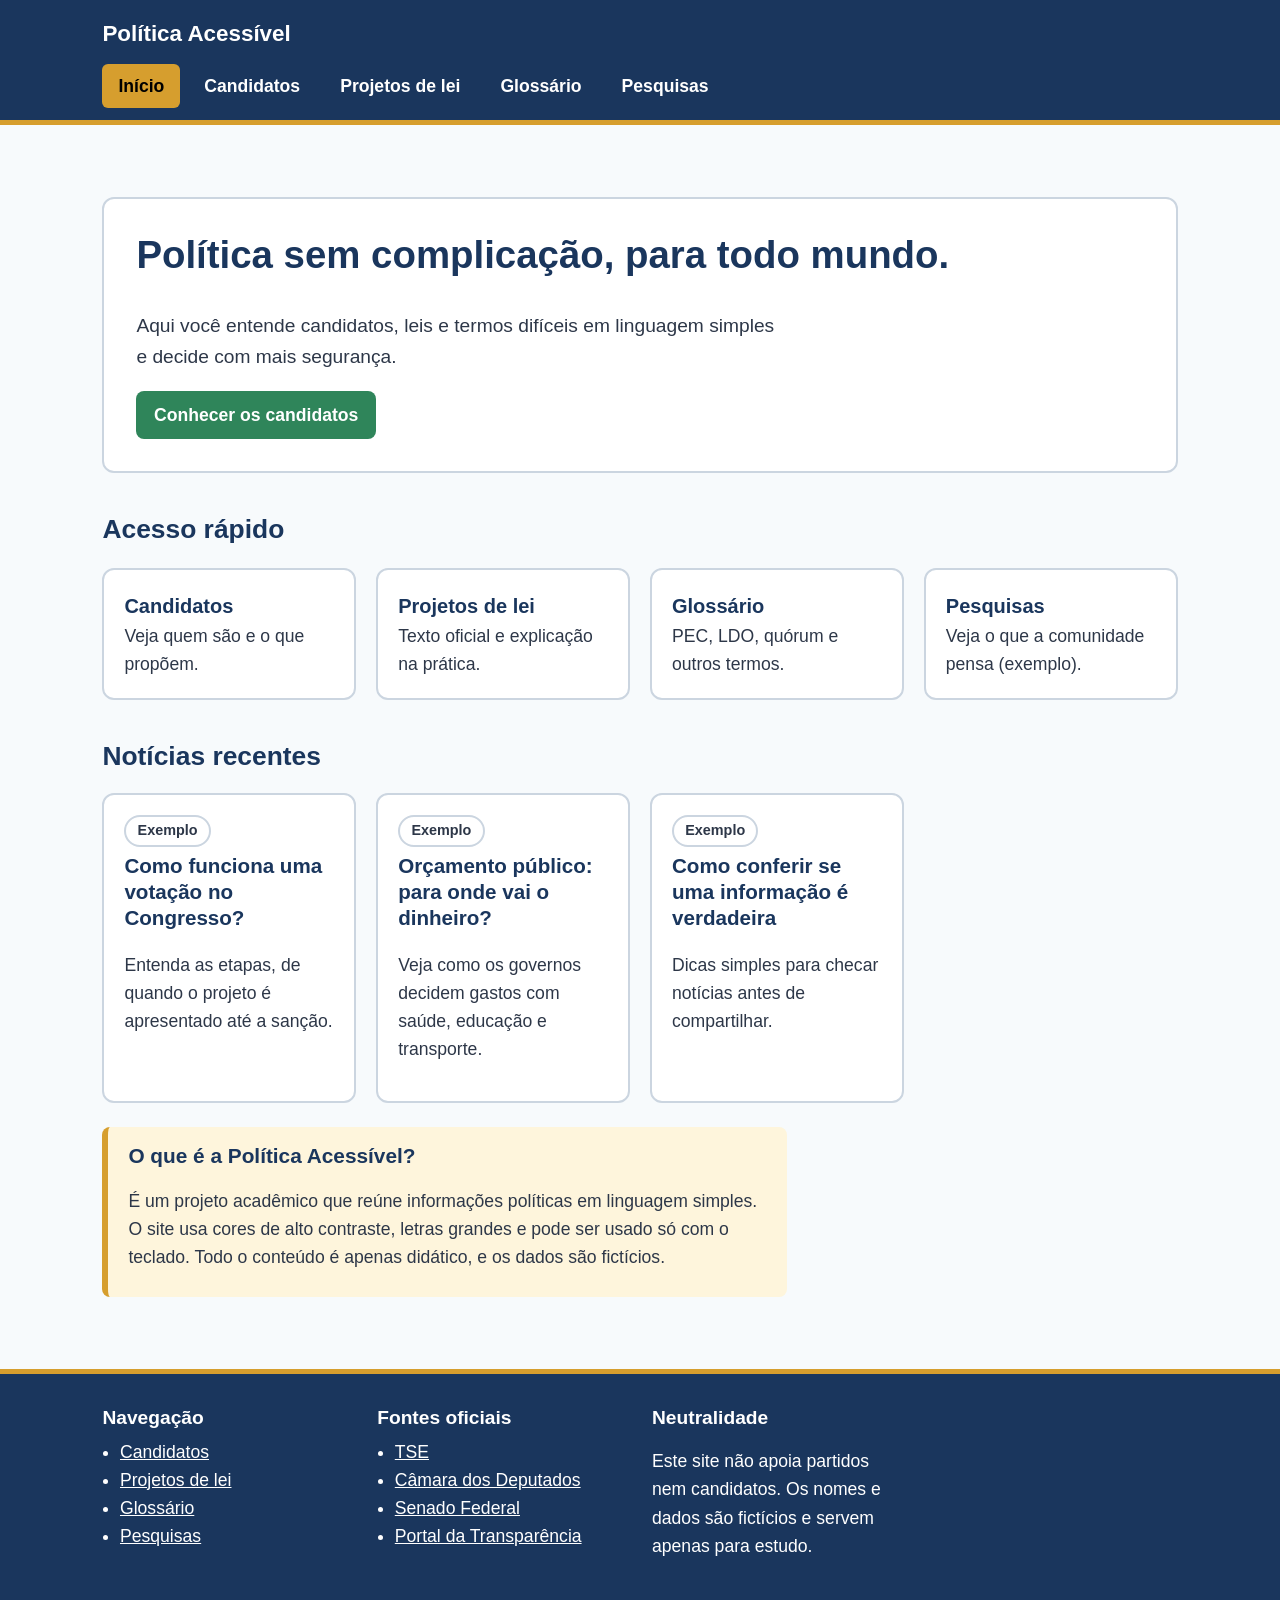
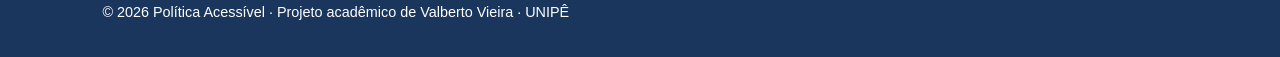
==== commit 7f086b3e: "ajuste readme e footer" ====
--- a/html/index.html
+++ b/html/index.html
@@ -14,11 +14,7 @@
 
     <header>
         <a href="index.html">
-            <svg viewBox="0 0 40 40" aria-hidden="true">
-                <circle cx="20" cy="20" r="18" fill="#D69E2E" />
-                <path d="M11 21l6 6 12-13" fill="none" stroke="#1A365D" stroke-width="4" stroke-linecap="round"
-                    stroke-linejoin="round" />
-            </svg>
+
             <span>Política Acessível</span>
         </a>
         <nav aria-label="Menu principal">
@@ -100,7 +96,7 @@
             <p>Este site não apoia partidos nem candidatos. Os nomes e dados são fictícios e servem apenas para estudo.
             </p>
         </aside>
-        <p>© 2026 Política Acessível · Projeto acadêmico de [Seu Nome] · [Faculdade]</p>
+        <p>© 2026 Política Acessível · Projeto acadêmico de Valberto Vieira · UNIPÊ</p>
     </footer>
 </body>
 
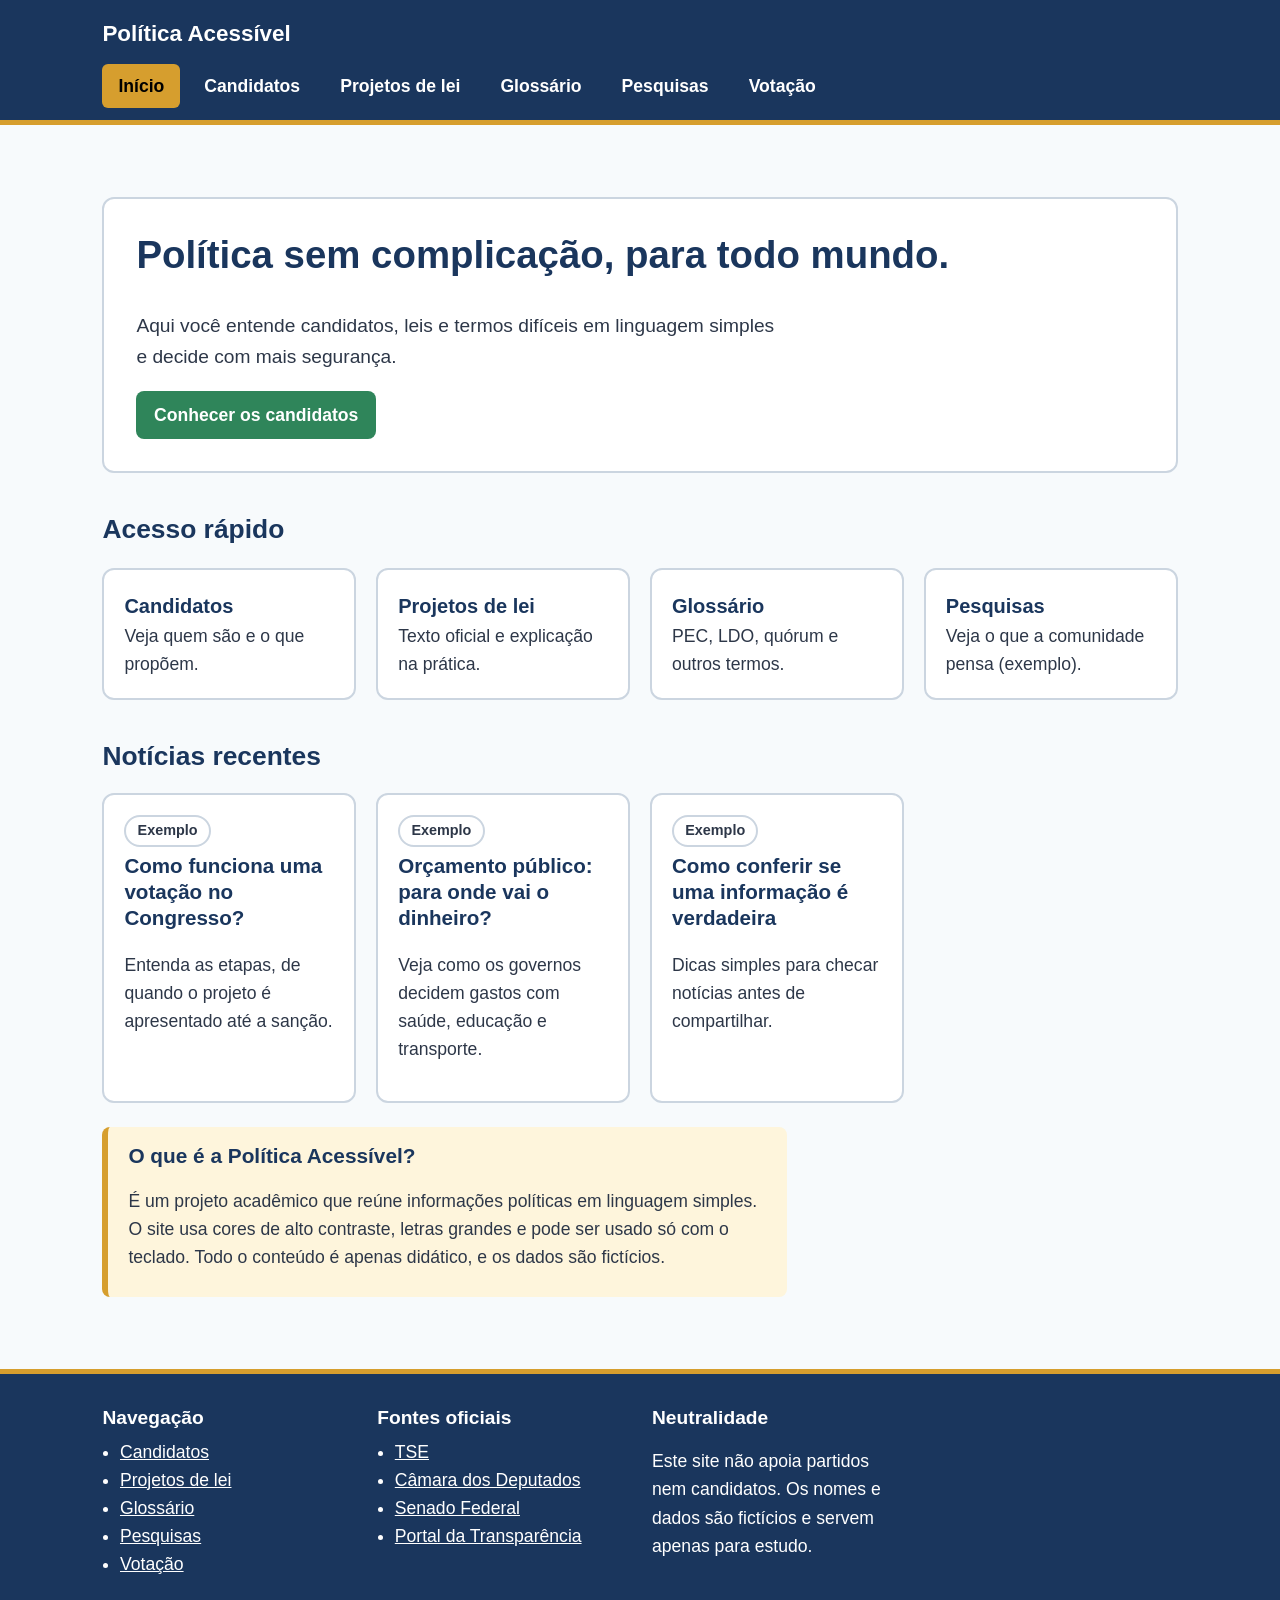
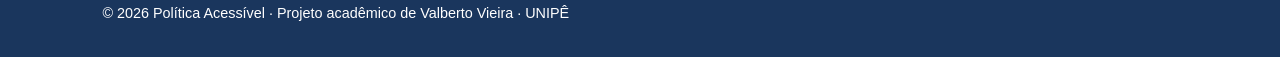
==== commit 80b7a50b: "adicao pag&css" ====
--- a/html/index.html
+++ b/html/index.html
@@ -24,6 +24,7 @@
                 <li><a href="projetos-de-lei.html">Projetos de lei</a></li>
                 <li><a href="glossario.html">Glossário</a></li>
                 <li><a href="pesquisas.html">Pesquisas</a></li>
+                <li><a href="votacoes.html">Votação</a></li>
             </ul>
         </nav>
     </header>
@@ -79,6 +80,7 @@
                 <li><a href="projetos-de-lei.html">Projetos de lei</a></li>
                 <li><a href="glossario.html">Glossário</a></li>
                 <li><a href="pesquisas.html">Pesquisas</a></li>
+                <li><a href="votacoes.html">Votação</a></li>
             </ul>
         </nav>
         <section>
--- a/css/style.css
+++ b/css/style.css
@@ -1,4 +1,3 @@
-/* Cores: mude aqui e muda o site todo */
 :root {
   --azul: #1A365D;
   --verde: #2F855A;
@@ -9,119 +8,344 @@
   --borda: #CBD5E0;
 }
 
-/* Base */
-* { box-sizing: border-box; }
+* {
+  box-sizing: border-box;
+}
+
 body {
-   margin: 0; 
-   font-family: Inter, Roboto, sans-serif; 
-   font-size: 1.1rem; 
-   line-height: 1.6; 
-   color: var(--texto); 
-   background: 
-   var(--fundo); 
-  }
-
-h1, h2, h3, h4 { color: var(--azul); line-height: 1.25; }
-
-a { color: var(--azul); }
-:focus-visible { outline: 3px solid var(--amarelo); outline-offset: 3px; }
-
-/* Link que só aparece com a tecla Tab: pula o menu */
-#pular { position: absolute; left: 1rem; top: -4rem; padding: 0.6rem 1rem; background: var(--branco); color: #000; }
-#pular:focus { top: 1rem; }
-
-/* header, main e footer: mesma margem nas laterais */
-header, main, footer { padding-left: 8%; padding-right: 8%; }
-main { padding-top: 2rem; padding-bottom: 3rem; }
+  margin: 0;
+  font-family: Inter, Roboto, sans-serif;
+  font-size: 1.1rem;
+  line-height: 1.6;
+  color: var(--texto);
+  background:
+    var(--fundo);
+}
+
+h1,
+h2,
+h3,
+h4 {
+  color: var(--azul);
+  line-height: 1.25;
+}
+
+a {
+  color: var(--azul);
+}
+
+:focus-visible {
+  outline: 3px solid var(--amarelo);
+  outline-offset: 3px;
+}
+
+#pular {
+  position: absolute;
+  left: 1rem;
+  top: -4rem;
+  padding: 0.6rem 1rem;
+  background: var(--branco);
+  color: #000;
+}
+
+#pular:focus {
+  top: 1rem;
+}
+
+header,
+main,
+footer {
+  padding-left: 8%;
+  padding-right: 8%;
+}
+
+main {
+  padding-top: 2rem;
+  padding-bottom: 3rem;
+}
 
 /* header e nav */
-header 
-{ padding-top: 1rem; 
-  padding-bottom: 0.75rem; 
-  background: var(--azul); 
-  border-bottom: 5px solid var(--amarelo); 
-}
-header > a { display: flex; 
+header {
+  padding-top: 1rem;
+  padding-bottom: 0.75rem;
+  background: var(--azul);
+  border-bottom: 5px solid var(--amarelo);
+}
+
+header>a {
+  display: flex;
   align-items: center;
-  gap: 0.6rem; color: var(--branco); 
-  font-size: 1.4rem; 
-  font-weight: 700; 
-  text-decoration: none; 
-}
-header svg 
-{ width: 2.4rem; 
-  height: 2.4rem; 
-}
-header ul 
-{ display: flex; 
-  flex-wrap: wrap; 
-  gap: 0.5rem; 
-  margin: 0.75rem 0 0; 
-  padding: 0; 
-  list-style: none; 
-}
-header nav a 
-{ display: block; 
-  padding: 0.5rem 1rem; 
-  border-radius: 6px; color:
-  var(--branco); 
-  font-weight: 600; 
-  text-decoration: none; 
-}
-header nav a:hover 
-{ 
-  background: rgba(255, 255, 255, 0.2); 
-}
-header nav a[aria-current="page"] { background: var(--amarelo); color: #000; }
+  gap: 0.6rem;
+  color: var(--branco);
+  font-size: 1.4rem;
+  font-weight: 700;
+  text-decoration: none;
+}
+
+header ul {
+  display: flex;
+  flex-wrap: wrap;
+  gap: 0.5rem;
+  margin: 0.75rem 0 0;
+  padding: 0;
+  list-style: none;
+}
+
+header nav a {
+  display: block;
+  padding: 0.5rem 1rem;
+  border-radius: 6px;
+  color:
+    var(--branco);
+  font-weight: 600;
+  text-decoration: none;
+}
+
+header nav a:hover {
+  background: rgba(255, 255, 255, 0.2);
+}
+
+header nav a[aria-current="page"] {
+  background: var(--amarelo);
+  color: #000;
+}
 
 /* main: títulos e textos */
-main > h2 { margin-top: 2.5rem; }
-main > p { max-width: 65ch; }
-
-/* section: o título ocupa a linha toda e os cards ficam em colunas */
-main section { display: grid; grid-template-columns: repeat(auto-fit, minmax(250px, 1fr)); gap: 1.25rem; margin-top: 2.5rem; }
-main section > h2 { grid-column: 1 / -1; margin: 0; }
+main>h2 {
+  margin-top: 2.5rem;
+}
+
+main>p {
+  max-width: 65ch;
+}
+
+/* section */
+main section {
+  display: grid;
+  grid-template-columns: repeat(auto-fit, minmax(250px, 1fr));
+  gap: 1.25rem;
+  margin-top: 2.5rem;
+}
+
+main section>h2 {
+  grid-column: 1 / -1;
+  margin: 0;
+}
 
 /* Caixas brancas: article, links de acesso rápido e destaque */
-article, main nav a, #destaque { padding: 1.25rem; background: var(--branco); border: 2px solid var(--borda); border-radius: 12px; }
-article h3, #destaque h1 { margin-top: 0; }
+article,
+main nav a,
+#destaque {
+  padding: 1.25rem;
+  background: var(--branco);
+  border: 2px solid var(--borda);
+  border-radius: 12px;
+}
+
+article h3,
+#destaque h1 {
+  margin-top: 0;
+}
 
 /* aside: caixa de aviso com faixa amarela */
-main aside { margin: 1.5rem 0; padding: 0.5rem 1.25rem; max-width: 70ch; background: #FEF5DC; border-left: 6px solid var(--amarelo); border-radius: 8px; }
-main aside h2 { margin-top: 0.5rem; font-size: 1.3rem; }
+main aside {
+  margin: 1.5rem 0;
+  padding: 0.5rem 1.25rem;
+  max-width: 70ch;
+  background: #FEF5DC;
+  border-left: 6px solid var(--amarelo);
+  border-radius: 8px;
+}
+
+main aside h2 {
+  margin-top: 0.5rem;
+  font-size: 1.3rem;
+}
 
 /* Página inicial */
-#destaque { display: block; padding: 2rem; }
-#destaque h1 { font-size: 2.4rem; }
-#destaque p { max-width: 60ch; font-size: 1.2rem; }
-#destaque a { display: inline-block; padding: 0.6rem 1.1rem; border-radius: 8px; background: var(--verde); color: var(--branco); font-weight: 600; text-decoration: none; }
-main nav { display: grid; grid-template-columns: repeat(auto-fit, minmax(250px, 1fr)); gap: 1.25rem; }
-main nav a { display: block; color: var(--texto); text-decoration: none; }
-main nav a:hover { border-color: var(--amarelo); }
-main nav strong { display: block; font-size: 1.25rem; color: var(--azul); }
+#destaque {
+  display: block;
+  padding: 2rem;
+}
+
+#destaque h1 {
+  font-size: 2.4rem;
+}
+
+#destaque p {
+  max-width: 60ch;
+  font-size: 1.2rem;
+}
+
+#destaque a {
+  display: inline-block;
+  padding: 0.6rem 1.1rem;
+  border-radius: 8px;
+  background: var(--verde);
+  color: var(--branco);
+  font-weight: 600;
+  text-decoration: none;
+}
+
+main nav {
+  display: grid;
+  grid-template-columns: repeat(auto-fit, minmax(250px, 1fr));
+  gap: 1.25rem;
+}
+
+main nav a {
+  display: block;
+  color: var(--texto);
+  text-decoration: none;
+}
+
+main nav a:hover {
+  border-color: var(--amarelo);
+}
+
+main nav strong {
+  display: block;
+  font-size: 1.25rem;
+  color: var(--azul);
+}
 
 /* Dentro dos cards: tags, foto e propostas */
-article small { display: inline-block; margin: 0 0.3rem 0.4rem 0; padding: 0.15rem 0.7rem; border: 2px solid var(--borda); border-radius: 999px; font-size: 0.9rem; font-weight: 600; }
-article figure { display: flex; align-items: center; justify-content: center; width: 4.5rem; height: 4.5rem; margin: 0 0 0.75rem; border-radius: 50%; background: var(--azul); color: var(--branco); font-size: 1.3rem; font-weight: 700; }
-summary { padding: 0.6rem 0.8rem; border: 2px solid var(--borda); border-radius: 8px; font-weight: 600; cursor: pointer; }
-details { margin-top: 0.5rem; }
+article small {
+  display: inline-block;
+  margin: 0 0.3rem 0.4rem 0;
+  padding: 0.15rem 0.7rem;
+  border: 2px solid var(--borda);
+  border-radius: 999px;
+  font-size: 0.9rem;
+  font-weight: 600;
+}
+
+article figure {
+  display: flex;
+  align-items: center;
+  justify-content: center;
+  width: 4.5rem;
+  height: 4.5rem;
+  margin: 0 0 0.75rem;
+  border-radius: 50%;
+  background: var(--azul);
+  color: var(--branco);
+  font-size: 1.3rem;
+  font-weight: 700;
+}
+
+summary {
+  padding: 0.6rem 0.8rem;
+  border: 2px solid var(--borda);
+  border-radius: 8px;
+  font-weight: 600;
+  cursor: pointer;
+}
+
+details {
+  margin-top: 0.5rem;
+}
 
 /* Projetos de lei */
-blockquote { margin: 0 0 1rem; padding: 0.5rem 1rem; border-left: 5px solid var(--amarelo); }
+blockquote {
+  margin: 0 0 1rem;
+  padding: 0.5rem 1rem;
+  border-left: 5px solid var(--amarelo);
+}
 
 /* Glossário */
-dl div { padding: 1rem 0; border-bottom: 1px solid var(--borda); }
-dt { font-size: 1.15rem; font-weight: 700; color: var(--azul); }
-dd { max-width: 70ch; margin: 0.25rem 0 0; }
+dl div {
+  padding: 1rem 0;
+  border-bottom: 1px solid var(--borda);
+}
+
+dt {
+  font-size: 1.15rem;
+  font-weight: 700;
+  color: var(--azul);
+}
+
+dd {
+  max-width: 70ch;
+  margin: 0.25rem 0 0;
+}
 
 /* Pesquisas: nome | barra | porcentagem */
-article div { display: grid; grid-template-columns: 7rem 1fr 3rem; gap: 0.5rem; align-items: center; margin: 0.5rem 0; }
-meter { width: 100%; height: 1.2rem; }
+article div {
+  display: grid;
+  grid-template-columns: 7rem 1fr 3rem;
+  gap: 0.5rem;
+  align-items: center;
+  margin: 0.5rem 0;
+}
+
+meter {
+  width: 100%;
+  height: 1.2rem;
+}
+
+/* Votação */
+fieldset {
+  margin: 0 0 1rem;
+  padding: 0;
+  border: 0;
+}
+
+legend {
+  margin-bottom: 0.75rem;
+  padding: 0;
+  font-size: 1.25rem;
+  font-weight: 700;
+  color: var(--azul);
+}
+
+label {
+  display: block;
+  margin: 0.5rem 0;
+  padding: 0.7rem 1rem;
+  border: 2px solid var(--borda);
+  border-radius: 8px;
+  cursor: pointer;
+}
+
+label:hover {
+  border-color: var(--amarelo);
+}
+
+label input {
+  margin-right: 0.6rem;
+  accent-color: var(--verde);
+}
 
 /* footer */
-footer { display: grid; grid-template-columns: repeat(auto-fit, minmax(240px, 1fr)); gap: 1.5rem; padding-top: 2rem; padding-bottom: 2rem; background: var(--azul); color: var(--branco); border-top: 5px solid var(--amarelo); }
-footer a { color: var(--branco); }
-footer h2 { margin: 0 0 0.5rem; font-size: 1.2rem; color: var(--branco); }
-footer ul { margin: 0; padding-left: 1.1rem; }
-footer > p { grid-column: 1 / -1; margin: 0; font-size: 0.9rem; }
-
+footer {
+  display: grid;
+  grid-template-columns: repeat(auto-fit, minmax(240px, 1fr));
+  gap: 1.5rem;
+  padding-top: 2rem;
+  padding-bottom: 2rem;
+  background: var(--azul);
+  color: var(--branco);
+  border-top: 5px solid var(--amarelo);
+}
+
+footer a {
+  color: var(--branco);
+}
+
+footer h2 {
+  margin: 0 0 0.5rem;
+  font-size: 1.2rem;
+  color: var(--branco);
+}
+
+footer ul {
+  margin: 0;
+  padding-left: 1.1rem;
+}
+
+footer>p {
+  grid-column: 1 / -1;
+  margin: 0;
+  font-size: 0.9rem;
+}
